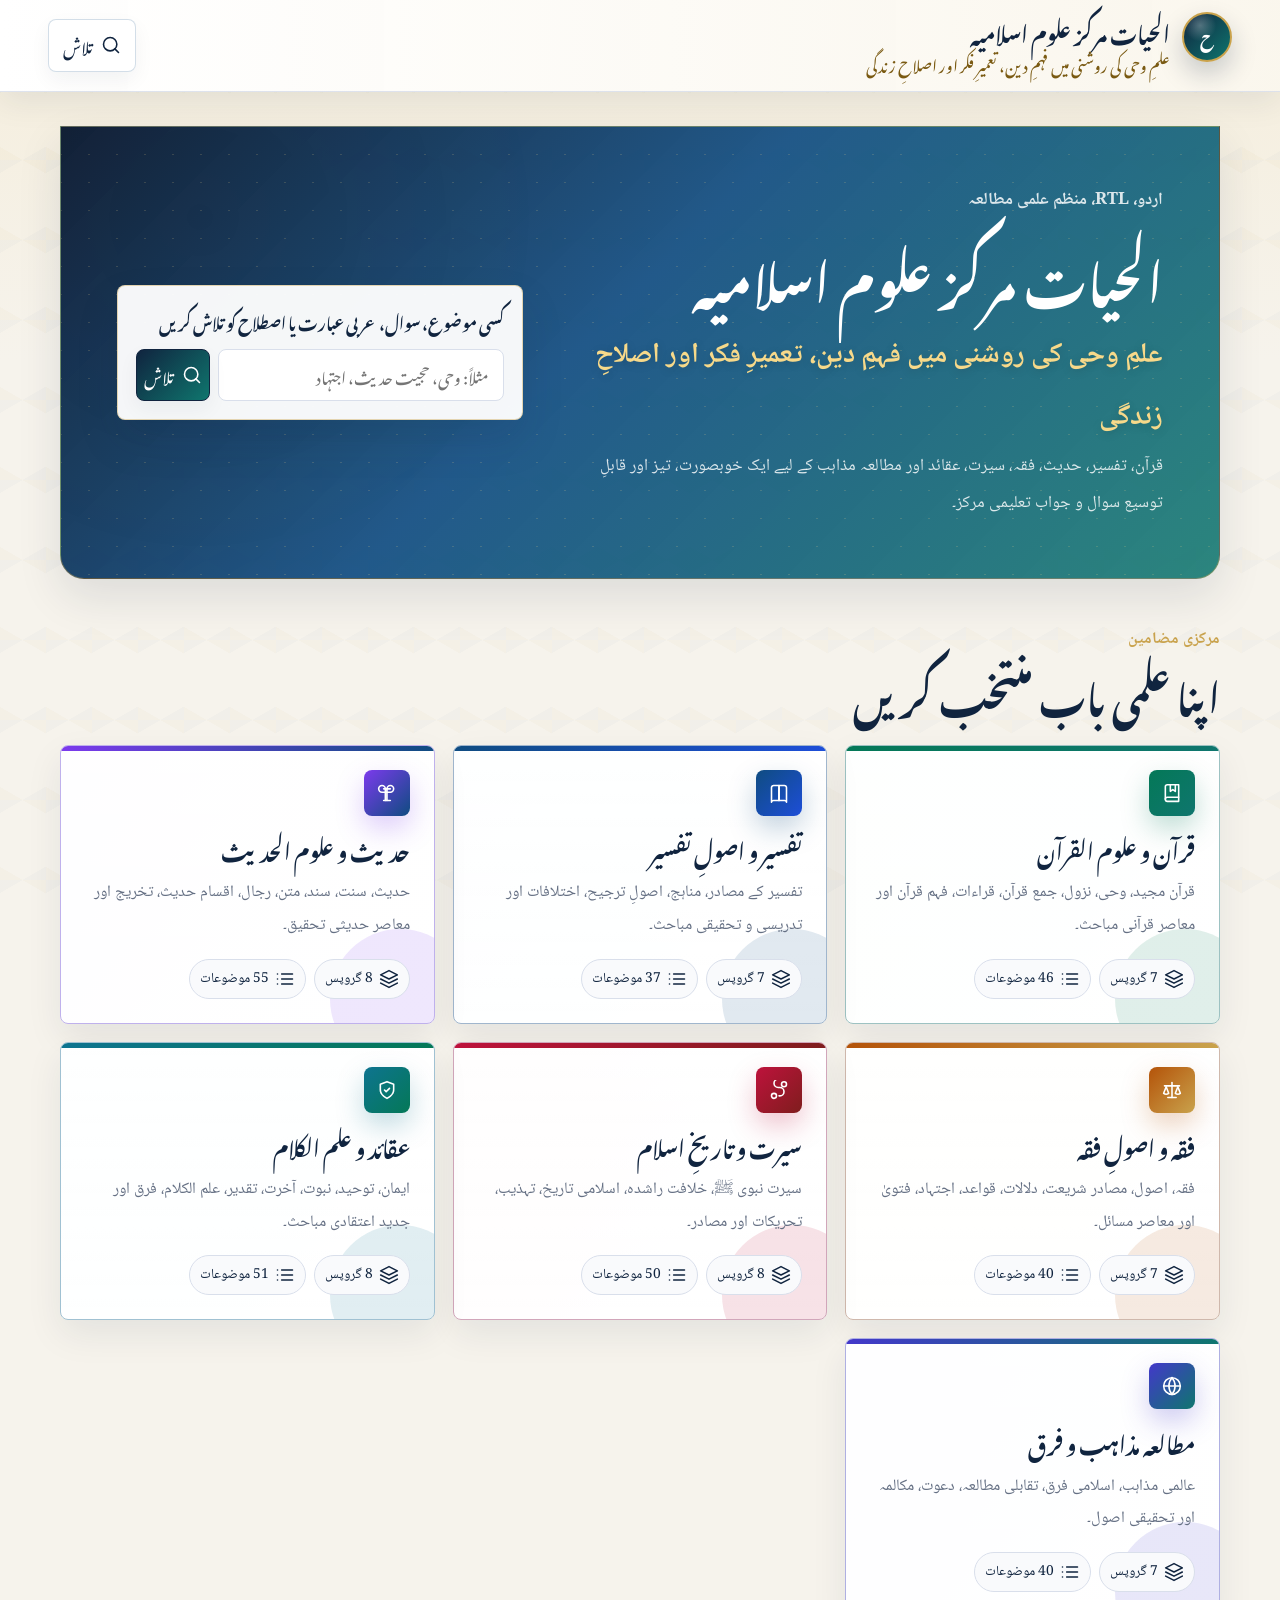
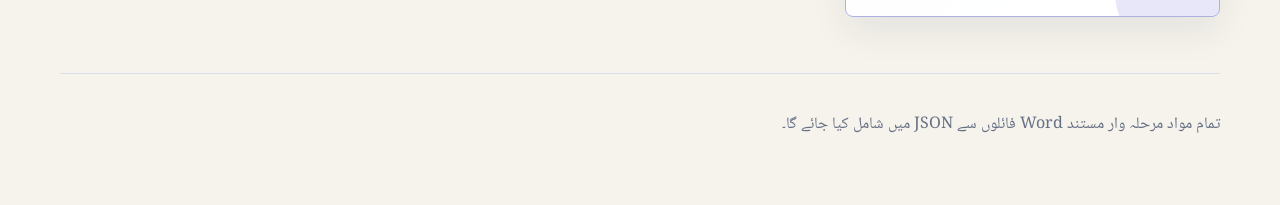
==== index.html @ b7c6f316 "Build Urdu Islamic studies Q&A website" ====
<!doctype html>
<html lang="ur" dir="rtl">
<head>
  <meta charset="utf-8">
  <meta name="viewport" content="width=device-width, initial-scale=1">
  <title>الحیات مرکز علوم اسلامیہ | سوال و جواب</title>
  <meta name="description" content="اردو RTL اسلامی علوم کا سوال و جواب تعلیمی مرکز">
  <link rel="preconnect" href="https://fonts.googleapis.com">
  <link rel="preconnect" href="https://fonts.gstatic.com" crossorigin>
  <link href="https://fonts.googleapis.com/css2?family=Amiri:wght@400;700&family=Noto+Naskh+Arabic:wght@400;500;600;700&family=Noto+Nastaliq+Urdu:wght@400;500;600;700&display=swap" rel="stylesheet">
  <link rel="stylesheet" href="assets/css/style.css">
</head>
<body data-page="home">
  <header class="site-header">
    <a class="brand" href="index.html" aria-label="صفحۂ اول">
      <span class="brand-mark" aria-hidden="true">ح</span>
      <span class="brand-copy">
        <strong>الحیات مرکز علوم اسلامیہ</strong>
        <small>علمِ وحی کی روشنی میں فہمِ دین، تعمیرِ فکر اور اصلاحِ زندگی</small>
      </span>
    </a>
    <nav class="top-actions" aria-label="بنیادی روابط">
      <a class="icon-link" href="search.html" aria-label="تلاش"><span data-icon="search"></span><span>تلاش</span></a>
    </nav>
  </header>

  <main>
    <section class="hero">
      <div class="hero-copy">
        <p class="eyebrow">اردو، RTL، منظم علمی مطالعہ</p>
        <h1>الحیات مرکز علوم اسلامیہ</h1>
        <p class="hero-tagline">علمِ وحی کی روشنی میں فہمِ دین، تعمیرِ فکر اور اصلاحِ زندگی</p>
        <p>قرآن، تفسیر، حدیث، فقہ، سیرت، عقائد اور مطالعہ مذاہب کے لیے ایک خوبصورت، تیز اور قابلِ توسیع سوال و جواب تعلیمی مرکز۔</p>
      </div>
      <form class="hero-search" action="search.html" role="search">
        <label for="home-search">کسی موضوع، سوال، عربی عبارت یا اصطلاح کو تلاش کریں</label>
        <div class="search-box">
          <input id="home-search" name="q" type="search" placeholder="مثلاً: وحی، حجیت حدیث، اجتہاد">
          <button type="submit"><span data-icon="search"></span><span>تلاش</span></button>
        </div>
      </form>
    </section>

    <section class="section-head">
      <p class="eyebrow">مرکزی مضامین</p>
      <h2>اپنا علمی باب منتخب کریں</h2>
    </section>
    <section id="subjects-grid" class="subjects-grid" aria-live="polite"></section>
  </main>

  <footer class="site-footer">
    <p>تمام مواد مرحلہ وار مستند Word فائلوں سے JSON میں شامل کیا جائے گا۔</p>
  </footer>
  <script src="assets/js/app.js"></script>
</body>
</html>
---- assets/css/style.css ----
:root {
  --navy: #10243f;
  --navy-2: #18385f;
  --gold: #c9a24c;
  --gold-soft: #f4ead1;
  --ink: #172033;
  --muted: #657084;
  --line: #d9dfeb;
  --paper: #ffffff;
  --bg: #f6f3ec;
  --success: #1d6b58;
  --shadow: 0 18px 45px rgba(16, 36, 63, 0.11);
  --radius: 8px;
  --accent: #0f4c81;
  --accent-2: #0f766e;
  --theme: #0f4c81;
  --theme-2: #0f766e;
  --theme-soft: #eef8f7;
}

@font-face {
  font-family: "Jameel Noori Nastaleeq";
  src: local("Jameel Noori Nastaleeq"), local("Jameel Noori Nastaliq"), local("Jameel Noori Nastaleeq Regular");
  font-display: swap;
}

@font-face {
  font-family: "AlHayat Arabic";
  src: local("Amiri"), local("Noto Naskh Arabic"), local("Scheherazade New");
  font-display: swap;
}

* {
  box-sizing: border-box;
}

html {
  scroll-behavior: smooth;
}

body {
  margin: 0;
  direction: rtl;
  color: var(--ink);
  background:
    linear-gradient(180deg, rgba(244, 234, 209, 0.62), rgba(246, 243, 236, 0) 360px),
    var(--bg);
  font-family: "Jameel Noori Nastaleeq", "Noto Nastaliq Urdu", "Noto Naskh Arabic", serif;
  line-height: 2.18;
}

a {
  color: inherit;
  text-decoration: none;
}

button,
input,
select {
  font: inherit;
}

.site-header {
  position: sticky;
  top: 0;
  z-index: 20;
  display: flex;
  align-items: center;
  justify-content: space-between;
  gap: 18px;
  padding: 14px clamp(16px, 4vw, 48px);
  background: rgba(255, 255, 255, 0.92);
  border-bottom: 1px solid rgba(217, 223, 235, 0.85);
  backdrop-filter: blur(16px);
}

.brand {
  display: inline-flex;
  align-items: center;
  gap: 12px;
  min-width: 0;
}

.brand-mark {
  display: grid;
  place-items: center;
  width: 42px;
  height: 42px;
  flex: 0 0 auto;
  color: white;
  background: var(--navy);
  border: 2px solid var(--gold);
  border-radius: 50%;
  font-weight: 700;
  line-height: 1;
}

.brand strong {
  display: block;
  color: var(--navy);
  font-size: 1rem;
  line-height: 1.8;
  white-space: nowrap;
}

.brand small {
  display: block;
  margin-top: -6px;
  color: var(--muted);
  font-family: "Noto Naskh Arabic", serif;
  font-size: 0.8rem;
}

.top-actions {
  display: flex;
  gap: 8px;
  align-items: center;
}

.icon-link,
button,
.button {
  display: inline-flex;
  align-items: center;
  justify-content: center;
  gap: 8px;
  min-height: 42px;
  padding: 8px 14px;
  color: var(--navy);
  background: var(--paper);
  border: 1px solid var(--line);
  border-radius: var(--radius);
  cursor: pointer;
  transition: transform 160ms ease, border-color 160ms ease, background 160ms ease;
}

.icon-link:hover,
button:hover,
.button:hover,
.subject-card:hover,
.topic-button:hover {
  transform: translateY(-1px);
  border-color: var(--gold);
}

.icon {
  width: 20px;
  height: 20px;
  stroke: currentColor;
  stroke-width: 1.9;
  fill: none;
  stroke-linecap: round;
  stroke-linejoin: round;
  flex: 0 0 auto;
}

main {
  width: min(1160px, calc(100% - 32px));
  margin: 0 auto;
  padding: 34px 0 56px;
}

.hero {
  display: grid;
  grid-template-columns: minmax(0, 1.1fr) minmax(300px, 0.75fr);
  gap: clamp(22px, 4vw, 44px);
  align-items: end;
  min-height: 380px;
  padding: clamp(28px, 5vw, 56px);
  color: white;
  background:
    linear-gradient(135deg, rgba(16, 36, 63, 0.96), rgba(24, 56, 95, 0.92)),
    radial-gradient(circle at 12% 20%, rgba(201, 162, 76, 0.28), transparent 34%);
  border: 1px solid rgba(201, 162, 76, 0.42);
  border-radius: 0 0 18px 18px;
  box-shadow: var(--shadow);
}

.hero h1,
.page-title h1 {
  margin: 8px 0 14px;
  font-size: clamp(2rem, 4vw, 4.1rem);
  line-height: 1.85;
  letter-spacing: 0;
}

.hero p,
.page-title p {
  max-width: 760px;
  margin: 0;
  color: rgba(255, 255, 255, 0.84);
  font-family: "Noto Naskh Arabic", "Noto Nastaliq Urdu", serif;
  font-size: 1.05rem;
}

.eyebrow {
  margin: 0;
  color: var(--gold);
  font-family: "Noto Naskh Arabic", serif;
  font-weight: 700;
}

.hero-search,
.search-panel {
  padding: 18px;
  color: var(--ink);
  background: rgba(255, 255, 255, 0.96);
  border: 1px solid rgba(244, 234, 209, 0.8);
  border-radius: var(--radius);
}

.hero-search label,
.search-form label {
  display: block;
  margin-bottom: 10px;
  color: var(--navy);
  font-weight: 700;
}

.search-box {
  display: flex;
  gap: 8px;
  align-items: stretch;
}

.search-box input,
.search-form select {
  width: 100%;
  min-height: 48px;
  padding: 8px 14px;
  color: var(--ink);
  background: white;
  border: 1px solid var(--line);
  border-radius: var(--radius);
  outline: none;
}

.search-box input:focus,
.search-form select:focus {
  border-color: var(--gold);
  box-shadow: 0 0 0 3px rgba(201, 162, 76, 0.16);
}

.search-box button,
.primary-button {
  color: white;
  background: var(--navy);
  border-color: var(--navy);
  white-space: nowrap;
}

.section-head {
  margin: 44px 0 18px;
}

.section-head h2,
.group-card h2 {
  margin: 0;
  color: var(--navy);
  font-size: clamp(1.6rem, 3vw, 2.4rem);
  line-height: 1.8;
}

.subjects-grid {
  display: grid;
  grid-template-columns: repeat(3, minmax(0, 1fr));
  gap: 16px;
}

.subject-card,
.group-card,
.topic-view,
.result-card {
  background: rgba(255, 255, 255, 0.96);
  border: 1px solid var(--line);
  border-radius: var(--radius);
  box-shadow: 0 10px 28px rgba(16, 36, 63, 0.06);
}

.subject-card {
  display: flex;
  flex-direction: column;
  min-height: 188px;
  padding: 22px;
}

.card-icon {
  display: grid;
  place-items: center;
  width: 46px;
  height: 46px;
  margin-bottom: 12px;
  color: var(--navy);
  background: var(--gold-soft);
  border: 1px solid rgba(201, 162, 76, 0.42);
  border-radius: var(--radius);
}

.subject-card h3 {
  margin: 0 0 8px;
  color: var(--navy);
  font-size: 1.35rem;
  line-height: 1.9;
}

.subject-card p,
.result-card p,
.topic-summary {
  margin: 0;
  color: var(--muted);
  font-family: "Noto Naskh Arabic", "Noto Nastaliq Urdu", serif;
}

.meta-row {
  display: flex;
  flex-wrap: wrap;
  gap: 8px;
  margin-top: auto;
  padding-top: 16px;
}

.pill {
  display: inline-flex;
  align-items: center;
  gap: 6px;
  padding: 4px 10px;
  color: var(--navy);
  background: #f9fafc;
  border: 1px solid var(--line);
  border-radius: 999px;
  font-family: "Noto Naskh Arabic", serif;
  font-size: 0.86rem;
}

.breadcrumbs {
  display: flex;
  flex-wrap: wrap;
  gap: 8px;
  margin-bottom: 18px;
  color: var(--muted);
  font-family: "Noto Naskh Arabic", serif;
}

.breadcrumbs a {
  color: var(--navy);
  font-weight: 700;
}

.page-title {
  margin-bottom: 22px;
  padding: clamp(24px, 4vw, 40px);
  color: white;
  background: linear-gradient(135deg, var(--navy), var(--navy-2));
  border-radius: 0 0 16px 16px;
  box-shadow: var(--shadow);
}

.page-title .card-icon {
  margin-bottom: 10px;
  color: white;
  background: rgba(201, 162, 76, 0.18);
  border-color: rgba(201, 162, 76, 0.6);
}

.groups-list {
  display: grid;
  gap: 14px;
}

.group-toggle {
  width: 100%;
  justify-content: space-between;
  padding: 18px 20px;
  text-align: right;
  background: white;
  border: 0;
}

.group-toggle span:first-child {
  display: inline-flex;
  align-items: center;
  gap: 10px;
  color: var(--navy);
  font-size: 1.25rem;
  font-weight: 700;
}

.topic-grid {
  display: grid;
  grid-template-columns: repeat(3, minmax(0, 1fr));
  gap: 10px;
  padding: 0 18px 18px;
}

.topic-button {
  display: flex;
  align-items: center;
  gap: 10px;
  min-height: 58px;
  padding: 10px 14px;
  color: var(--ink);
  background: #fbfcff;
  border: 1px solid var(--line);
  border-radius: var(--radius);
}

.topic-view {
  padding: clamp(22px, 4vw, 38px);
}

.topic-head {
  display: flex;
  align-items: start;
  gap: 14px;
  margin-bottom: 18px;
}

.topic-head h1 {
  margin: 0;
  color: var(--navy);
  font-size: clamp(1.8rem, 4vw, 3.2rem);
  line-height: 1.9;
}

.qa-list {
  display: grid;
  gap: 12px;
  margin-top: 24px;
}

.qa-item {
  border: 1px solid var(--line);
  border-radius: var(--radius);
  overflow: hidden;
}

.qa-question {
  width: 100%;
  justify-content: space-between;
  padding: 16px 18px;
  text-align: right;
  color: var(--navy);
  background: #fbfcff;
  border: 0;
  border-radius: 0;
  font-weight: 700;
}

.qa-answer {
  display: none;
  padding: 18px;
  color: var(--ink);
  background: white;
  border-top: 1px solid var(--line);
  font-family: "Noto Naskh Arabic", "Noto Nastaliq Urdu", serif;
}

.qa-item.is-open .qa-answer {
  display: block;
}

.topic-nav {
  display: flex;
  flex-wrap: wrap;
  gap: 10px;
  justify-content: space-between;
  margin-top: 28px;
  padding-top: 18px;
  border-top: 1px solid var(--line);
}

.search-form {
  display: grid;
  grid-template-columns: minmax(260px, 1fr) 220px;
  gap: 12px;
  align-items: end;
}

.search-form label {
  margin-bottom: 4px;
}

.search-summary {
  margin: 18px 0;
  color: var(--muted);
  font-family: "Noto Naskh Arabic", serif;
}

.search-results {
  display: grid;
  gap: 12px;
}

.result-card {
  padding: 18px;
}

.result-card h2 {
  margin: 8px 0;
  color: var(--navy);
  font-size: 1.35rem;
  line-height: 1.9;
}

.result-path {
  color: var(--success);
  font-family: "Noto Naskh Arabic", serif;
  font-size: 0.92rem;
}

mark {
  padding: 0 3px;
  color: var(--navy);
  background: rgba(201, 162, 76, 0.26);
  border-radius: 4px;
}

.empty-state,
.error-state {
  padding: 24px;
  color: var(--muted);
  background: white;
  border: 1px solid var(--line);
  border-radius: var(--radius);
}

.site-footer {
  width: min(1160px, calc(100% - 32px));
  margin: 0 auto 28px;
  padding: 18px 0;
  color: var(--muted);
  border-top: 1px solid var(--line);
  font-family: "Noto Naskh Arabic", serif;
}

@media (max-width: 900px) {
  .hero,
  .search-form {
    grid-template-columns: 1fr;
  }

  .subjects-grid,
  .topic-grid {
    grid-template-columns: repeat(2, minmax(0, 1fr));
  }
}

@media (max-width: 640px) {
  .site-header {
    position: static;
    align-items: flex-start;
    flex-direction: column;
  }

  .brand strong {
    white-space: normal;
  }

  .top-actions {
    width: 100%;
    justify-content: stretch;
  }

  .top-actions a {
    flex: 1;
  }

  main {
    width: min(100% - 20px, 1160px);
    padding-top: 18px;
  }

  .hero {
    min-height: auto;
    padding: 22px;
  }

  .hero h1,
  .page-title h1 {
    font-size: 1.8rem;
  }

  .subjects-grid,
  .topic-grid {
    grid-template-columns: 1fr;
  }

  .search-box {
    flex-direction: column;
  }

  .topic-nav .button {
    width: 100%;
  }
}

/* Premium full-site UI upgrade */
body::before {
  content: "";
  position: fixed;
  inset: 0;
  z-index: -1;
  pointer-events: none;
  opacity: 0.38;
  background-image:
    linear-gradient(30deg, rgba(201, 162, 76, 0.09) 12%, transparent 12.5%, transparent 87%, rgba(201, 162, 76, 0.09) 87.5%, rgba(201, 162, 76, 0.09)),
    linear-gradient(150deg, rgba(15, 76, 129, 0.06) 12%, transparent 12.5%, transparent 87%, rgba(15, 76, 129, 0.06) 87.5%, rgba(15, 76, 129, 0.06));
  background-size: 46px 80px;
}

.site-header {
  padding-block: 12px;
  background:
    linear-gradient(90deg, rgba(255, 255, 255, 0.96), rgba(250, 246, 236, 0.94)),
    rgba(255, 255, 255, 0.94);
  box-shadow: 0 10px 32px rgba(16, 36, 63, 0.08);
}

.brand {
  align-items: flex-start;
}

.brand-mark {
  width: 50px;
  height: 50px;
  background:
    radial-gradient(circle at 35% 25%, rgba(255, 255, 255, 0.28), transparent 35%),
    linear-gradient(135deg, var(--navy), #0f766e);
  box-shadow: 0 12px 26px rgba(16, 36, 63, 0.22);
}

.brand-copy strong,
.brand strong {
  color: var(--navy);
  font-size: clamp(1.05rem, 2vw, 1.38rem);
  line-height: 1.72;
}

.brand-copy small,
.brand small {
  max-width: 580px;
  margin-top: -3px;
  color: #7a5a12;
  font-family: "Jameel Noori Nastaleeq", "Noto Nastaliq Urdu", serif;
  font-size: clamp(0.82rem, 1.4vw, 1rem);
  line-height: 2;
}

.icon-link,
button,
.button {
  position: relative;
  overflow: hidden;
  border-color: rgba(15, 76, 129, 0.18);
  box-shadow: 0 8px 20px rgba(16, 36, 63, 0.05);
}

.icon-link:focus-visible,
button:focus-visible,
.button:focus-visible,
.subject-card:focus-visible,
.topic-button:focus-visible {
  outline: 3px solid rgba(201, 162, 76, 0.45);
  outline-offset: 3px;
}

.icon-link:active,
button:active,
.button:active,
.subject-card:active,
.topic-button:active {
  transform: translateY(0) scale(0.99);
}

.hero {
  position: relative;
  overflow: hidden;
  align-items: center;
  border-radius: 0 0 24px 24px;
  background:
    linear-gradient(135deg, rgba(9, 24, 48, 0.96), rgba(15, 76, 129, 0.92) 46%, rgba(15, 118, 110, 0.88)),
    radial-gradient(circle at 12% 20%, rgba(201, 162, 76, 0.28), transparent 34%);
}

.hero::before,
.page-title::before {
  content: "";
  position: absolute;
  inset: 0;
  pointer-events: none;
  opacity: 0.16;
  background-image:
    linear-gradient(45deg, currentColor 1px, transparent 1px),
    linear-gradient(-45deg, currentColor 1px, transparent 1px);
  background-size: 28px 28px;
  color: #f6d98b;
}

.hero-copy,
.hero-search,
.page-title > * {
  position: relative;
  z-index: 1;
}

.hero h1 {
  max-width: 820px;
  margin-bottom: 4px;
}

.hero-tagline {
  color: #f7d98a !important;
  font-size: clamp(1.15rem, 2.2vw, 1.8rem) !important;
  font-weight: 700;
  text-shadow: 0 2px 10px rgba(0, 0, 0, 0.18);
}

.hero-search,
.search-panel {
  border-color: rgba(201, 162, 76, 0.42);
  box-shadow: 0 20px 42px rgba(16, 36, 63, 0.13);
}

.search-box button,
.primary-button {
  background: linear-gradient(135deg, var(--navy), var(--accent-2));
}

.subjects-grid {
  gap: 18px;
}

.subject-card,
.group-card,
.topic-view,
.result-card {
  border-color: rgba(15, 76, 129, 0.14);
  box-shadow: 0 14px 36px rgba(16, 36, 63, 0.08);
}

.subject-card {
  position: relative;
  isolation: isolate;
  min-height: 220px;
  padding: 24px;
  overflow: hidden;
  border-color: color-mix(in srgb, var(--theme) 28%, var(--line));
  background:
    linear-gradient(180deg, rgba(255,255,255,0.95), rgba(255,255,255,0.9)),
    linear-gradient(135deg, var(--theme-soft), #fff);
}

.subject-card::before {
  content: "";
  position: absolute;
  inset-inline: 0;
  top: 0;
  height: 5px;
  background: linear-gradient(90deg, var(--theme), var(--theme-2));
}

.subject-card::after {
  content: "";
  position: absolute;
  inset-inline-start: -36px;
  bottom: -46px;
  width: 140px;
  height: 140px;
  z-index: -1;
  border-radius: 999px;
  background: color-mix(in srgb, var(--theme) 12%, transparent);
}

.subject-card:hover,
.group-card:hover,
.topic-button:hover,
.result-card:hover {
  box-shadow: 0 20px 46px rgba(16, 36, 63, 0.14);
}

.card-icon {
  color: white;
  background: linear-gradient(135deg, var(--theme), var(--theme-2));
  border: 0;
  box-shadow: 0 12px 28px color-mix(in srgb, var(--theme) 26%, transparent);
}

.subject-card h3,
.topic-head h1,
.section-head h2,
.group-toggle span:first-child,
.result-card h2 {
  color: var(--navy);
}

.subject-card p,
.result-card p,
.topic-summary {
  line-height: 2.05;
}

.theme-quran {
  --theme: #047857;
  --theme-2: #0f766e;
  --theme-soft: #ecfdf5;
}

.theme-tafsir {
  --theme: #0f4c81;
  --theme-2: #1d4ed8;
  --theme-soft: #eff6ff;
}

.theme-hadith {
  --theme: #7c3aed;
  --theme-2: #0f4c81;
  --theme-soft: #f5f3ff;
}

.theme-fiqh {
  --theme: #b45309;
  --theme-2: #c9a24c;
  --theme-soft: #fffbeb;
}

.theme-seerah {
  --theme: #be123c;
  --theme-2: #7f1d1d;
  --theme-soft: #fff1f2;
}

.theme-aqeedah {
  --theme: #0e7490;
  --theme-2: #047857;
  --theme-soft: #ecfeff;
}

.theme-religions-sects {
  --theme: #4338ca;
  --theme-2: #0f766e;
  --theme-soft: #eef2ff;
}

.page-title {
  position: relative;
  overflow: hidden;
  border: 1px solid color-mix(in srgb, var(--theme) 36%, transparent);
  border-radius: 0 0 24px 24px;
  background:
    linear-gradient(135deg, color-mix(in srgb, var(--theme) 82%, #091830), color-mix(in srgb, var(--theme-2) 82%, #10243f)),
    var(--navy);
}

.page-title .card-icon {
  background: rgba(255, 255, 255, 0.14);
  border: 1px solid rgba(255, 255, 255, 0.26);
}

.group-card {
  overflow: hidden;
}

.group-toggle {
  background:
    linear-gradient(90deg, color-mix(in srgb, var(--theme-soft) 72%, #fff), #fff);
  border-inline-start: 5px solid var(--theme);
}

.group-toggle .pill {
  background: white;
}

.topic-grid {
  padding-top: 16px;
  background: linear-gradient(180deg, rgba(255,255,255,0.52), rgba(255,255,255,0));
}

.topic-button {
  min-height: 64px;
  border-color: color-mix(in srgb, var(--theme) 18%, var(--line));
  background:
    linear-gradient(135deg, rgba(255,255,255,0.96), rgba(255,255,255,0.9)),
    linear-gradient(90deg, color-mix(in srgb, var(--theme) 12%, transparent), transparent);
}

.topic-button .icon {
  color: var(--theme);
}

.topic-view {
  border-top: 5px solid var(--theme);
}

.qa-item {
  border-color: rgba(15, 76, 129, 0.14);
  box-shadow: 0 8px 22px rgba(16, 36, 63, 0.05);
}

.qa-question {
  min-height: 74px;
  color: var(--navy);
  background:
    linear-gradient(90deg, color-mix(in srgb, var(--theme-soft) 78%, #fff), #fff);
}

.qa-answer {
  padding: clamp(18px, 3vw, 30px);
  font-size: 1.05rem;
  line-height: 2.25;
}

.answer-paragraph {
  margin: 0 0 14px;
}

.answer-paragraph:last-child {
  margin-bottom: 0;
}

.arabic-text,
[lang="ar"] {
  direction: rtl;
  font-family: "AlHayat Arabic", "Amiri", "Noto Naskh Arabic", serif;
  font-weight: 700;
  color: #0f766e;
  line-height: 2.05;
}

.arabic-quote {
  display: inline;
  padding: 0 0.22em;
  color: #1d4ed8;
  font-family: "AlHayat Arabic", "Amiri", "Noto Naskh Arabic", serif;
  font-weight: 700;
}

.arabic-block {
  display: block;
  margin: 16px 0;
  padding: 14px 18px;
  color: #0f4c81;
  background: linear-gradient(135deg, #eff6ff, #ecfdf5);
  border: 1px solid rgba(15, 76, 129, 0.16);
  border-inline-start: 5px solid #0f766e;
  border-radius: var(--radius);
  box-shadow: 0 10px 24px rgba(15, 76, 129, 0.08);
}

.topic-nav .button {
  border-color: color-mix(in srgb, var(--theme) 18%, var(--line));
}

.breadcrumbs {
  padding: 8px 0;
}

.breadcrumbs a:hover {
  color: var(--theme);
}

.result-path {
  color: var(--theme);
}

@supports not (color: color-mix(in srgb, #000 50%, #fff)) {
  .subject-card,
  .topic-button,
  .topic-nav .button {
    border-color: var(--line);
  }

  .subject-card::after {
    background: rgba(15, 76, 129, 0.08);
  }
}

@media (prefers-reduced-motion: reduce) {
  html {
    scroll-behavior: auto;
  }

  *,
  *::before,
  *::after {
    transition-duration: 0.01ms !important;
    animation-duration: 0.01ms !important;
    animation-iteration-count: 1 !important;
  }
}

@media (max-width: 640px) {
  .brand {
    align-items: center;
  }

  .brand-copy small,
  .brand small {
    max-width: none;
  }

  .hero-tagline {
    font-size: 1.12rem !important;
  }

  .qa-question {
    align-items: flex-start;
    flex-direction: column;
  }
}
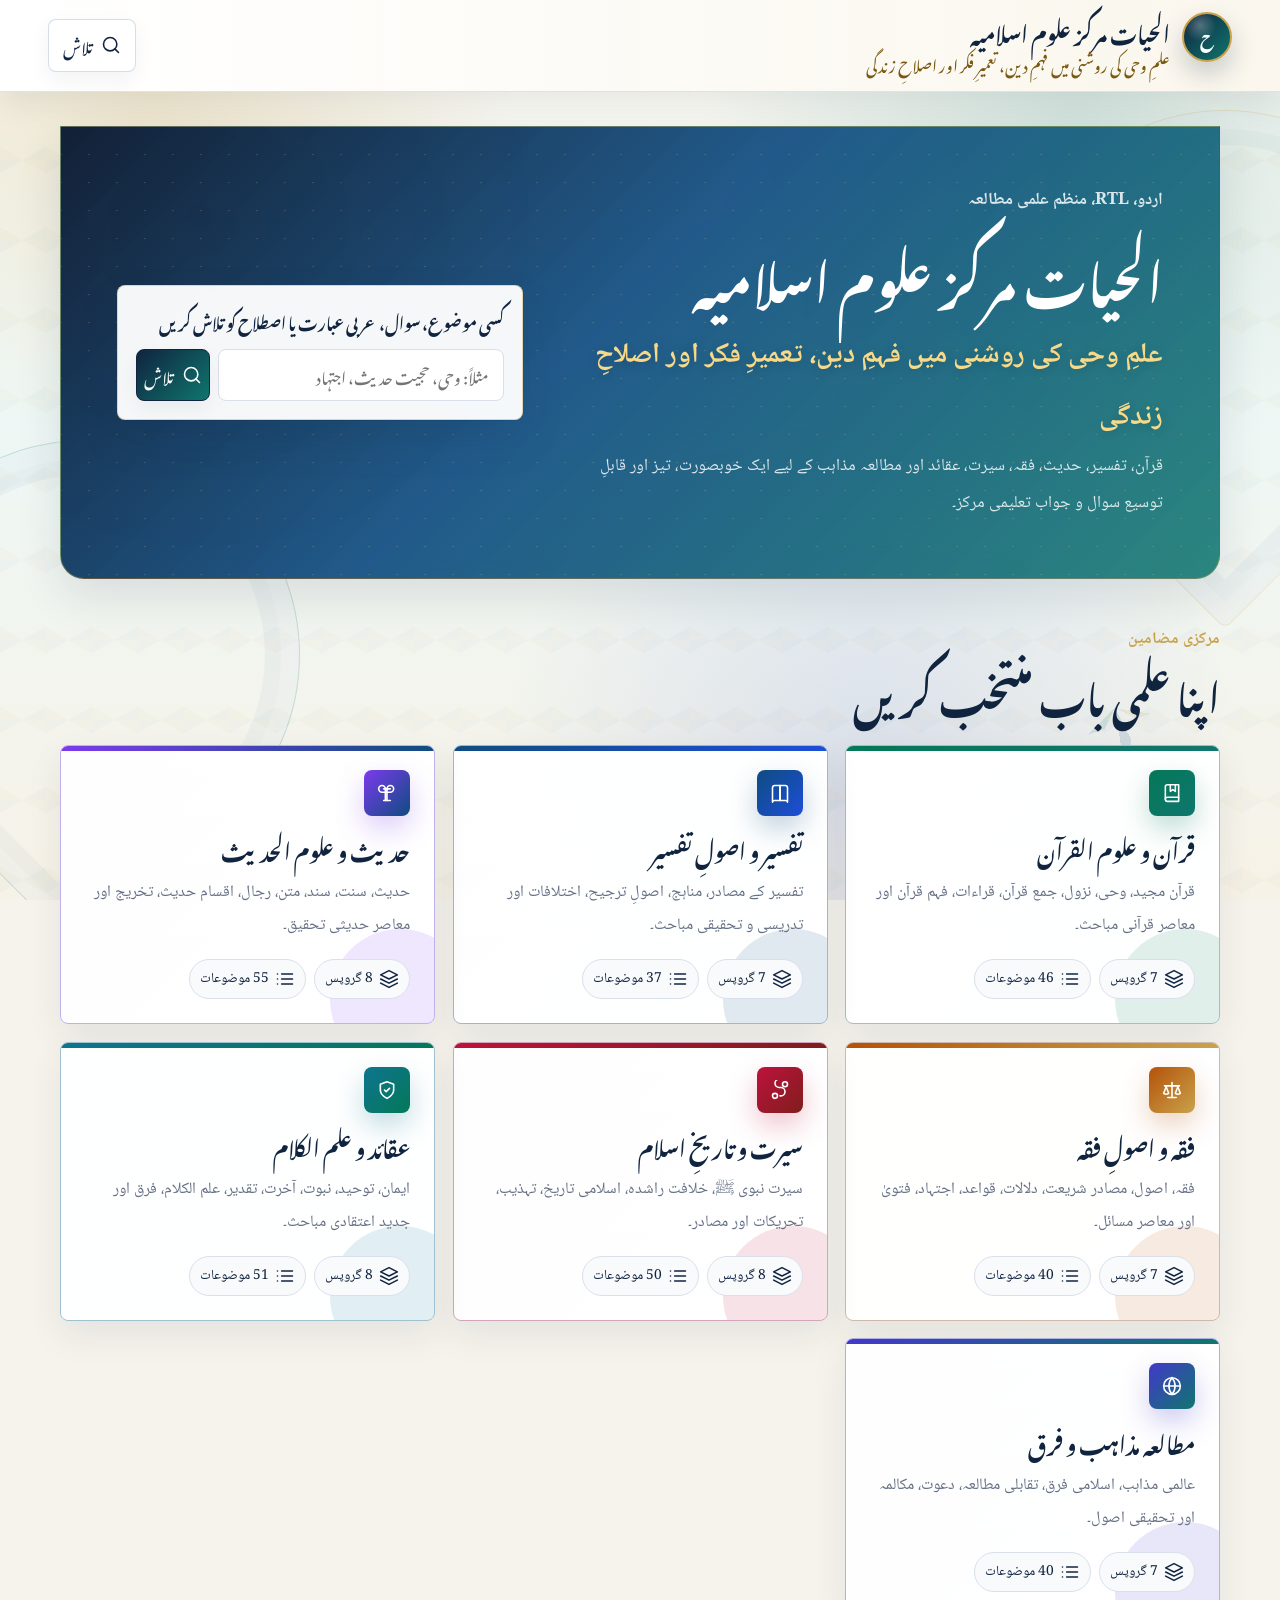
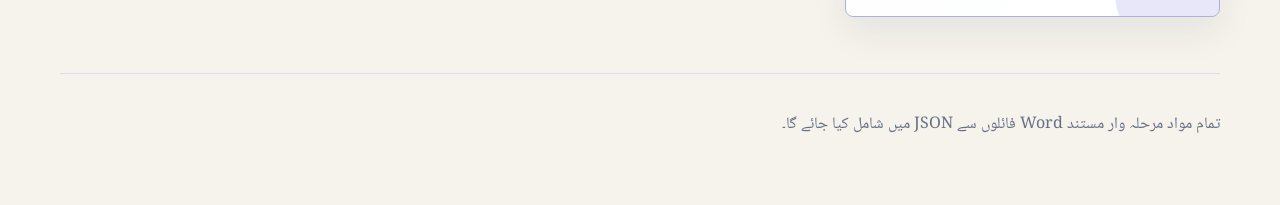
==== commit c35a2e3d: "Enhance website visuals and interactions" ====
--- a/index.html
+++ b/index.html
@@ -11,6 +11,13 @@
   <link rel="stylesheet" href="assets/css/style.css">
 </head>
 <body data-page="home">
+  <div class="scroll-progress" aria-hidden="true"></div>
+  <div class="thematic-bg" aria-hidden="true">
+    <span class="bg-arch arch-one"></span>
+    <span class="bg-arch arch-two"></span>
+    <span class="bg-star star-one"></span>
+    <span class="bg-star star-two"></span>
+  </div>
   <header class="site-header">
     <a class="brand" href="index.html" aria-label="صفحۂ اول">
       <span class="brand-mark" aria-hidden="true">ح</span>
--- a/assets/css/style.css
+++ b/assets/css/style.css
@@ -16,6 +16,7 @@
   --theme: #0f4c81;
   --theme-2: #0f766e;
   --theme-soft: #eef8f7;
+  --surface-glass: rgba(255, 255, 255, 0.82);
 }
 
 @font-face {
@@ -47,6 +48,75 @@
     var(--bg);
   font-family: "Jameel Noori Nastaleeq", "Noto Nastaliq Urdu", "Noto Naskh Arabic", serif;
   line-height: 2.18;
+}
+
+.thematic-bg {
+  position: fixed;
+  inset: 0;
+  z-index: -2;
+  overflow: hidden;
+  pointer-events: none;
+  background:
+    radial-gradient(circle at 12% 10%, rgba(201, 162, 76, 0.22), transparent 26%),
+    radial-gradient(circle at 84% 12%, rgba(15, 118, 110, 0.16), transparent 28%),
+    radial-gradient(circle at 68% 86%, rgba(29, 78, 216, 0.12), transparent 32%),
+    linear-gradient(180deg, #fbf8f0 0%, #eef7f5 48%, #f7f2e7 100%);
+}
+
+.scroll-progress {
+  position: fixed;
+  top: 0;
+  inset-inline-start: 0;
+  z-index: 50;
+  width: var(--scroll-progress, 0%);
+  height: 4px;
+  pointer-events: none;
+  background: linear-gradient(90deg, var(--gold), var(--theme), var(--theme-2));
+  box-shadow: 0 0 18px rgba(201, 162, 76, 0.55);
+}
+
+.bg-arch {
+  position: absolute;
+  width: min(42vw, 430px);
+  aspect-ratio: 1;
+  border: 1px solid rgba(201, 162, 76, 0.22);
+  border-radius: 50% 50% 8px 8px;
+  transform: rotate(45deg);
+  box-shadow:
+    inset 0 0 0 18px rgba(255, 255, 255, 0.16),
+    inset 0 0 0 34px rgba(15, 76, 129, 0.04);
+}
+
+.arch-one {
+  top: 110px;
+  inset-inline-start: -160px;
+}
+
+.arch-two {
+  right: auto;
+  bottom: 30px;
+  inset-inline-end: -130px;
+  border-color: rgba(15, 118, 110, 0.2);
+}
+
+.bg-star {
+  position: absolute;
+  width: 150px;
+  aspect-ratio: 1;
+  opacity: 0.16;
+  background: conic-gradient(from 45deg, transparent 0 10%, rgba(201, 162, 76, 0.9) 10% 15%, transparent 15% 25%, rgba(15, 76, 129, 0.85) 25% 30%, transparent 30% 40%, rgba(15, 118, 110, 0.85) 40% 45%, transparent 45% 100%);
+  clip-path: polygon(50% 0, 61% 35%, 98% 35%, 68% 56%, 79% 91%, 50% 70%, 21% 91%, 32% 56%, 2% 35%, 39% 35%);
+}
+
+.star-one {
+  top: 30%;
+  inset-inline-end: 8%;
+}
+
+.star-two {
+  bottom: 13%;
+  inset-inline-start: 7%;
+  transform: scale(0.7) rotate(18deg);
 }
 
 a {
@@ -131,7 +201,7 @@
   border: 1px solid var(--line);
   border-radius: var(--radius);
   cursor: pointer;
-  transition: transform 160ms ease, border-color 160ms ease, background 160ms ease;
+  transition: transform 180ms ease, border-color 180ms ease, background 180ms ease, box-shadow 180ms ease;
 }
 
 .icon-link:hover,
@@ -158,6 +228,18 @@
   width: min(1160px, calc(100% - 32px));
   margin: 0 auto;
   padding: 34px 0 56px;
+}
+
+.site-header,
+.hero,
+.page-title,
+.subject-card,
+.group-card,
+.topic-view,
+.result-card,
+.hero-search,
+.search-panel {
+  backdrop-filter: blur(18px);
 }
 
 .hero {
@@ -301,6 +383,13 @@
   color: var(--navy);
   font-size: 1.35rem;
   line-height: 1.9;
+}
+
+.subject-card h3,
+.group-toggle span:first-child,
+.topic-button span,
+.qa-question > span:first-child {
+  text-wrap: balance;
 }
 
 .subject-card p,
@@ -728,6 +817,7 @@
 
 .subjects-grid {
   gap: 18px;
+  perspective: 1200px;
 }
 
 .subject-card,
@@ -748,6 +838,8 @@
   background:
     linear-gradient(180deg, rgba(255,255,255,0.95), rgba(255,255,255,0.9)),
     linear-gradient(135deg, var(--theme-soft), #fff);
+  transform-style: preserve-3d;
+  will-change: transform;
 }
 
 .subject-card::before {
@@ -771,6 +863,25 @@
   background: color-mix(in srgb, var(--theme) 12%, transparent);
 }
 
+.subject-card .card-icon,
+.topic-head .card-icon {
+  transition: transform 220ms ease, box-shadow 220ms ease;
+  transform: translateZ(14px);
+}
+
+.subject-card:hover {
+  transform: translateY(-5px);
+}
+
+.subject-card:hover::before {
+  height: 7px;
+}
+
+.subject-card:hover .card-icon,
+.topic-head:hover .card-icon {
+  transform: translateY(-3px) rotate(-2deg) scale(1.04);
+}
+
 .subject-card:hover,
 .group-card:hover,
 .topic-button:hover,
@@ -793,6 +904,12 @@
   color: var(--navy);
 }
 
+.subject-card h3,
+.subject-card p,
+.subject-card .meta-row {
+  transform: translateZ(8px);
+}
+
 .subject-card p,
 .result-card p,
 .topic-summary {
@@ -864,6 +981,51 @@
   background:
     linear-gradient(90deg, color-mix(in srgb, var(--theme-soft) 72%, #fff), #fff);
   border-inline-start: 5px solid var(--theme);
+  transition: background 180ms ease, transform 180ms ease;
+}
+
+.group-toggle::after,
+.topic-button::after,
+.icon-link::after,
+.button::after {
+  content: "";
+  position: absolute;
+  inset: 0;
+  opacity: 0;
+  background: linear-gradient(110deg, transparent 0%, rgba(255,255,255,0.52) 45%, transparent 70%);
+  transform: translateX(45%);
+  transition: opacity 180ms ease, transform 360ms ease;
+}
+
+.group-toggle:hover::after,
+.topic-button:hover::after,
+.icon-link:hover::after,
+.button:hover::after {
+  opacity: 1;
+  transform: translateX(-45%);
+}
+
+.group-toggle > *,
+.topic-button > *,
+.icon-link > *,
+.button > * {
+  position: relative;
+  z-index: 1;
+}
+
+.group-toggle[aria-expanded="true"] {
+  background:
+    linear-gradient(90deg, color-mix(in srgb, var(--theme-soft) 86%, #fff), #fff);
+  box-shadow: inset 0 -1px 0 rgba(15, 76, 129, 0.08);
+}
+
+.group-toggle[aria-expanded="true"] .pill .icon,
+.qa-question[aria-expanded="true"] .pill .icon {
+  transform: rotate(-90deg);
+}
+
+.pill .icon {
+  transition: transform 180ms ease;
 }
 
 .group-toggle .pill {
@@ -875,16 +1037,28 @@
   background: linear-gradient(180deg, rgba(255,255,255,0.52), rgba(255,255,255,0));
 }
 
+.topic-grid:not([hidden]) {
+  animation: revealPanel 220ms ease both;
+}
+
 .topic-button {
   min-height: 64px;
   border-color: color-mix(in srgb, var(--theme) 18%, var(--line));
   background:
     linear-gradient(135deg, rgba(255,255,255,0.96), rgba(255,255,255,0.9)),
     linear-gradient(90deg, color-mix(in srgb, var(--theme) 12%, transparent), transparent);
+  box-shadow: 0 8px 20px rgba(16, 36, 63, 0.04);
 }
 
 .topic-button .icon {
   color: var(--theme);
+}
+
+.topic-button:hover {
+  transform: translateY(-3px) scale(1.01);
+  background:
+    linear-gradient(135deg, rgba(255,255,255,0.98), color-mix(in srgb, var(--theme-soft) 62%, #fff)),
+    linear-gradient(90deg, color-mix(in srgb, var(--theme) 16%, transparent), transparent);
 }
 
 .topic-view {
@@ -896,17 +1070,51 @@
   box-shadow: 0 8px 22px rgba(16, 36, 63, 0.05);
 }
 
+.qa-item.is-open {
+  border-color: color-mix(in srgb, var(--theme) 32%, var(--line));
+  box-shadow: 0 16px 36px rgba(16, 36, 63, 0.1);
+}
+
 .qa-question {
   min-height: 74px;
   color: var(--navy);
   background:
     linear-gradient(90deg, color-mix(in srgb, var(--theme-soft) 78%, #fff), #fff);
+}
+
+.qa-question:hover {
+  background:
+    linear-gradient(90deg, color-mix(in srgb, var(--theme-soft) 92%, #fff), #fff);
 }
 
 .qa-answer {
   padding: clamp(18px, 3vw, 30px);
   font-size: 1.05rem;
   line-height: 2.25;
+}
+
+.qa-item.is-open .qa-answer {
+  animation: revealPanel 220ms ease both;
+}
+
+.topic-stats {
+  display: flex;
+  flex-wrap: wrap;
+  gap: 10px;
+  margin-top: 18px;
+}
+
+.stat-chip {
+  display: inline-flex;
+  align-items: center;
+  gap: 8px;
+  padding: 7px 12px;
+  color: var(--navy);
+  background: color-mix(in srgb, var(--theme-soft) 80%, #fff);
+  border: 1px solid color-mix(in srgb, var(--theme) 18%, var(--line));
+  border-radius: 999px;
+  font-family: "Noto Naskh Arabic", serif;
+  font-size: 0.92rem;
 }
 
 .answer-paragraph {
@@ -946,6 +1154,17 @@
   box-shadow: 0 10px 24px rgba(15, 76, 129, 0.08);
 }
 
+@keyframes revealPanel {
+  from {
+    opacity: 0;
+    transform: translateY(-6px);
+  }
+  to {
+    opacity: 1;
+    transform: translateY(0);
+  }
+}
+
 .topic-nav .button {
   border-color: color-mix(in srgb, var(--theme) 18%, var(--line));
 }
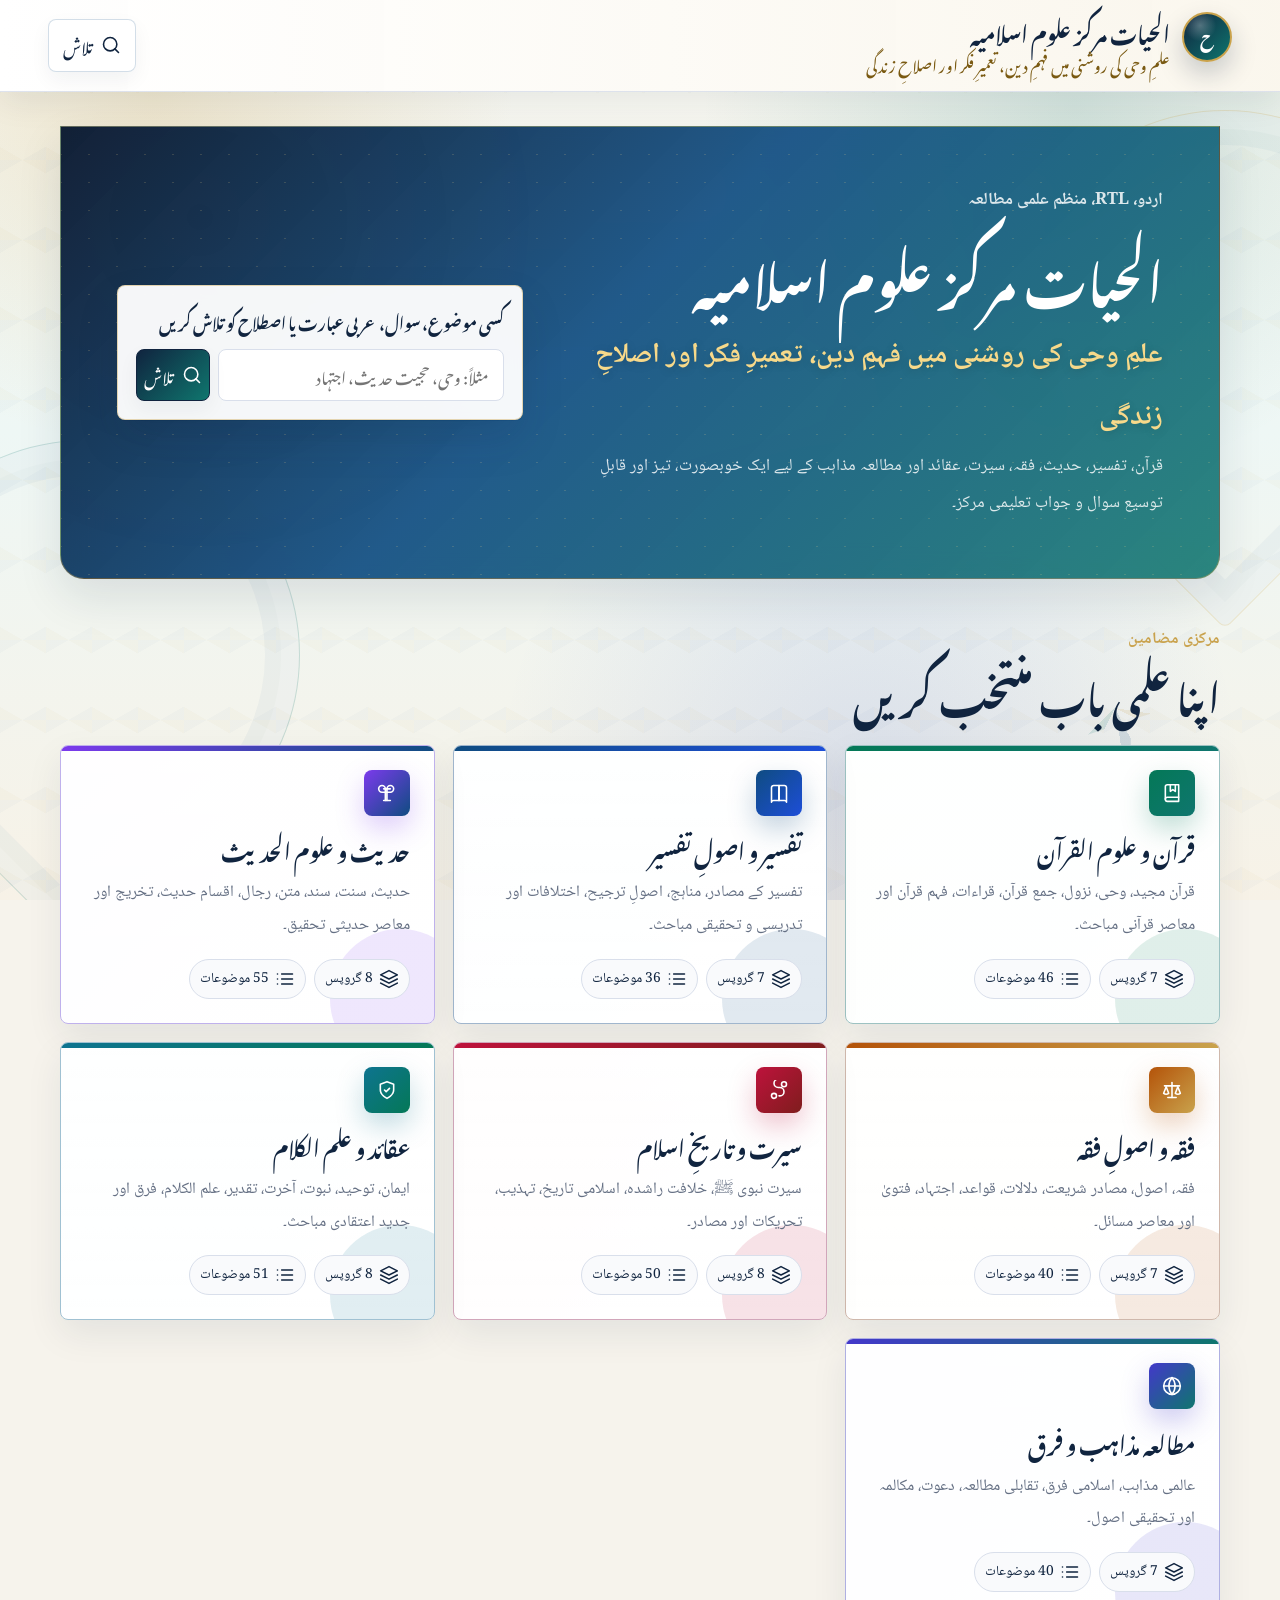
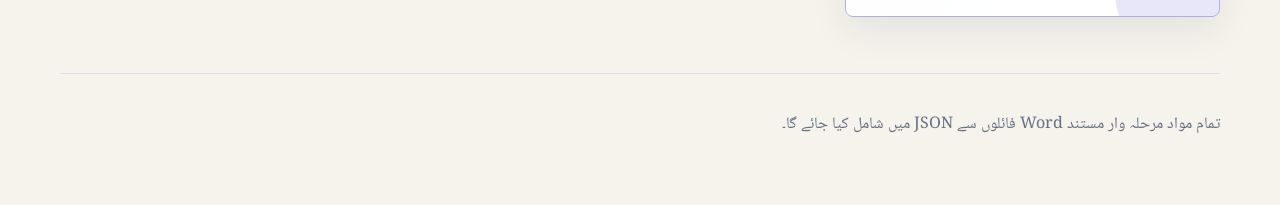
==== commit f2fb01f2: "Add Hadith historical development Q&A topics" ====
--- a/index.html
+++ b/index.html
@@ -58,6 +58,6 @@
   <footer class="site-footer">
     <p>تمام مواد مرحلہ وار مستند Word فائلوں سے JSON میں شامل کیا جائے گا۔</p>
   </footer>
-  <script src="assets/js/app.js"></script>
+  <script src="assets/js/app.js?v=hadith-history-20260704"></script>
 </body>
 </html>
--- a/assets/css/style.css
+++ b/assets/css/style.css
@@ -209,7 +209,6 @@
 .button:hover,
 .subject-card:hover,
 .topic-button:hover {
-  transform: translateY(-1px);
   border-color: var(--gold);
 }
 
@@ -817,7 +816,6 @@
 
 .subjects-grid {
   gap: 18px;
-  perspective: 1200px;
 }
 
 .subject-card,
@@ -838,8 +836,6 @@
   background:
     linear-gradient(180deg, rgba(255,255,255,0.95), rgba(255,255,255,0.9)),
     linear-gradient(135deg, var(--theme-soft), #fff);
-  transform-style: preserve-3d;
-  will-change: transform;
 }
 
 .subject-card::before {
@@ -866,11 +862,10 @@
 .subject-card .card-icon,
 .topic-head .card-icon {
   transition: transform 220ms ease, box-shadow 220ms ease;
-  transform: translateZ(14px);
 }
 
 .subject-card:hover {
-  transform: translateY(-5px);
+  border-color: color-mix(in srgb, var(--theme) 42%, var(--gold));
 }
 
 .subject-card:hover::before {
@@ -907,7 +902,8 @@
 .subject-card h3,
 .subject-card p,
 .subject-card .meta-row {
-  transform: translateZ(8px);
+  position: relative;
+  z-index: 1;
 }
 
 .subject-card p,
@@ -991,6 +987,7 @@
   content: "";
   position: absolute;
   inset: 0;
+  pointer-events: none;
   opacity: 0;
   background: linear-gradient(110deg, transparent 0%, rgba(255,255,255,0.52) 45%, transparent 70%);
   transform: translateX(45%);
@@ -1055,7 +1052,6 @@
 }
 
 .topic-button:hover {
-  transform: translateY(-3px) scale(1.01);
   background:
     linear-gradient(135deg, rgba(255,255,255,0.98), color-mix(in srgb, var(--theme-soft) 62%, #fff)),
     linear-gradient(90deg, color-mix(in srgb, var(--theme) 16%, transparent), transparent);
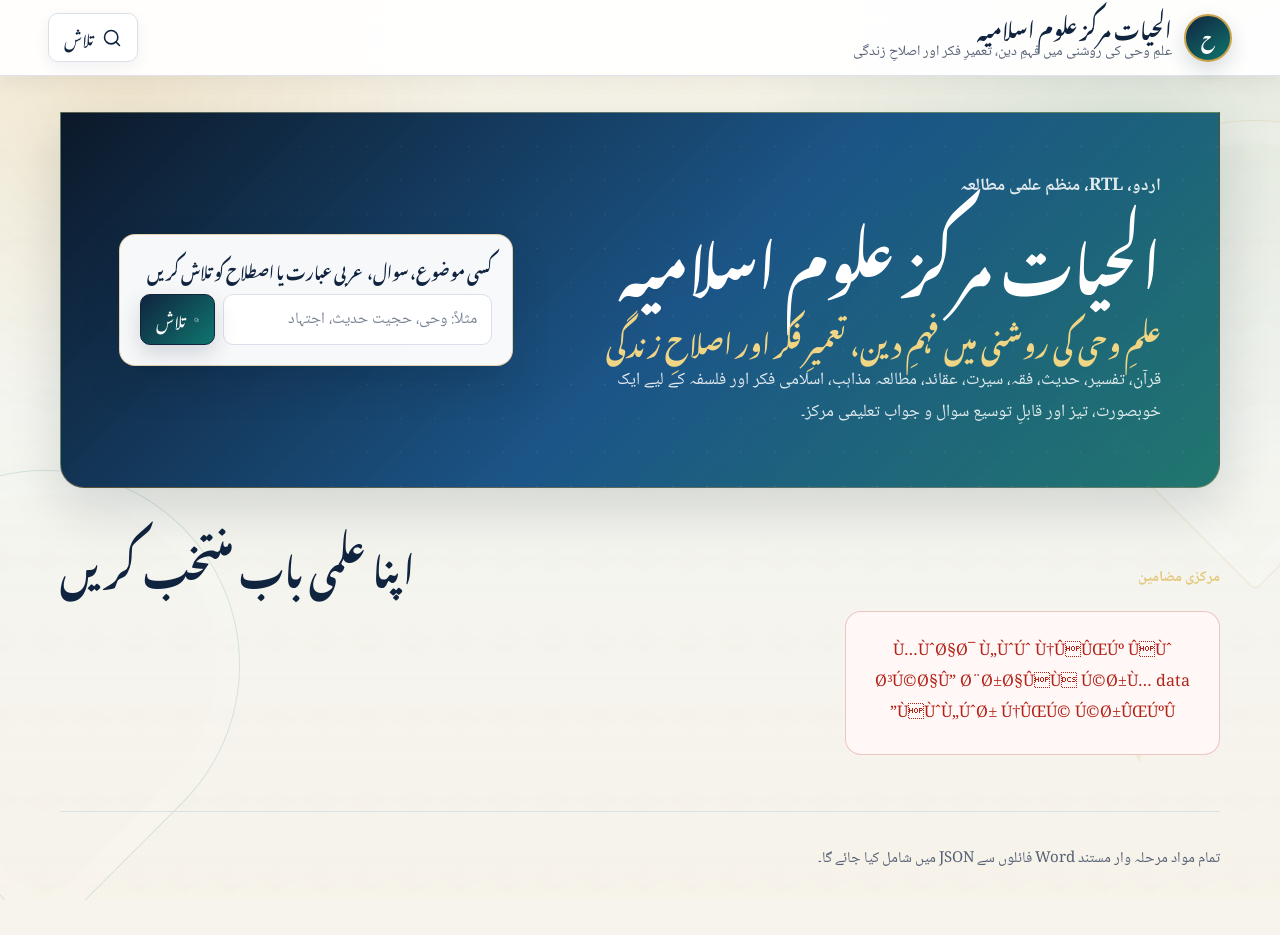
==== commit 3cd2c4ef: "Add files via upload" ====
--- a/index.html
+++ b/index.html
@@ -8,7 +8,7 @@
   <link rel="preconnect" href="https://fonts.googleapis.com">
   <link rel="preconnect" href="https://fonts.gstatic.com" crossorigin>
   <link href="https://fonts.googleapis.com/css2?family=Amiri:wght@400;700&family=Noto+Naskh+Arabic:wght@400;500;600;700&family=Noto+Nastaliq+Urdu:wght@400;500;600;700&display=swap" rel="stylesheet">
-  <link rel="stylesheet" href="assets/css/style.css">
+  <link rel="stylesheet" href="assets/css/style.css?v=islamic-thought-20260823">
 </head>
 <body data-page="home">
   <div class="scroll-progress" aria-hidden="true"></div>
@@ -37,7 +37,7 @@
         <p class="eyebrow">اردو، RTL، منظم علمی مطالعہ</p>
         <h1>الحیات مرکز علوم اسلامیہ</h1>
         <p class="hero-tagline">علمِ وحی کی روشنی میں فہمِ دین، تعمیرِ فکر اور اصلاحِ زندگی</p>
-        <p>قرآن، تفسیر، حدیث، فقہ، سیرت، عقائد اور مطالعہ مذاہب کے لیے ایک خوبصورت، تیز اور قابلِ توسیع سوال و جواب تعلیمی مرکز۔</p>
+        <p>قرآن، تفسیر، حدیث، فقہ، سیرت، عقائد، مطالعہ مذاہب، اسلامی فکر اور فلسفہ کے لیے ایک خوبصورت، تیز اور قابلِ توسیع سوال و جواب تعلیمی مرکز۔</p>
       </div>
       <form class="hero-search" action="search.html" role="search">
         <label for="home-search">کسی موضوع، سوال، عربی عبارت یا اصطلاح کو تلاش کریں</label>
@@ -58,6 +58,6 @@
   <footer class="site-footer">
     <p>تمام مواد مرحلہ وار مستند Word فائلوں سے JSON میں شامل کیا جائے گا۔</p>
   </footer>
-  <script src="assets/js/app.js?v=hadith-history-20260704"></script>
+  <script src="assets/js/app.js?v=islamic-thought-20260823"></script>
 </body>
 </html>
--- a/assets/css/style.css
+++ b/assets/css/style.css
@@ -1,53 +1,188 @@
+/*
+ * Islamic Studies Knowledge Portal
+ * Production stylesheet â€” RTL-first, responsive and accessible
+ */
+
 :root {
+  color-scheme: light;
+
   --navy: #10243f;
   --navy-2: #18385f;
+  --navy-deep: #071426;
   --gold: #c9a24c;
+  --gold-dark: #ad8330;
   --gold-soft: #f4ead1;
   --ink: #172033;
-  --muted: #657084;
+  --muted: #566176;
   --line: #d9dfeb;
+  --line-soft: #e8ecf3;
   --paper: #ffffff;
-  --bg: #f6f3ec;
-  --success: #1d6b58;
-  --shadow: 0 18px 45px rgba(16, 36, 63, 0.11);
-  --radius: 8px;
+  --surface: #fbfcfe;
+  --bg: #f7f4ed;
+  --success: #17624f;
+  --danger: #b42318;
   --accent: #0f4c81;
   --accent-2: #0f766e;
+
   --theme: #0f4c81;
   --theme-2: #0f766e;
-  --theme-soft: #eef8f7;
-  --surface-glass: rgba(255, 255, 255, 0.82);
+  --theme-soft: #eef7f6;
+
+  --font-urdu: "Jameel Noori Nastaleeq", "Noto Nastaliq Urdu",
+    "Noto Naskh Arabic", serif;
+  --font-reading: "Noto Naskh Arabic", "Noto Nastaliq Urdu",
+    "Jameel Noori Nastaleeq", serif;
+  --font-arabic: "Amiri", "Noto Naskh Arabic", "Scheherazade New", serif;
+  --font-ui: system-ui, -apple-system, BlinkMacSystemFont, "Segoe UI", sans-serif;
+
+  --container: 1160px;
+  --reading-width: 74ch;
+  --header-height: 76px;
+
+  --space-1: 0.25rem;
+  --space-2: 0.5rem;
+  --space-3: 0.75rem;
+  --space-4: 1rem;
+  --space-5: 1.25rem;
+  --space-6: 1.5rem;
+  --space-8: 2rem;
+  --space-10: 2.5rem;
+  --space-12: 3rem;
+
+  --radius-sm: 6px;
+  --radius: 10px;
+  --radius-lg: 16px;
+  --radius-xl: 24px;
+  --shadow-sm: 0 5px 16px rgba(16, 36, 63, 0.06);
+  --shadow-md: 0 14px 34px rgba(16, 36, 63, 0.09);
+  --shadow-lg: 0 22px 54px rgba(7, 20, 38, 0.14);
+  --focus-ring: 0 0 0 3px rgba(201, 162, 76, 0.32);
+
+  --ease: cubic-bezier(0.2, 0, 0, 1);
+  --fast: 150ms;
+  --normal: 220ms;
 }
 
 @font-face {
   font-family: "Jameel Noori Nastaleeq";
-  src: local("Jameel Noori Nastaleeq"), local("Jameel Noori Nastaliq"), local("Jameel Noori Nastaleeq Regular");
+  src: local("Jameel Noori Nastaleeq"),
+    local("Jameel Noori Nastaliq"),
+    local("Jameel Noori Nastaleeq Regular");
   font-display: swap;
 }
 
-@font-face {
-  font-family: "AlHayat Arabic";
-  src: local("Amiri"), local("Noto Naskh Arabic"), local("Scheherazade New");
-  font-display: swap;
-}
-
-* {
+*,
+*::before,
+*::after {
   box-sizing: border-box;
 }
 
 html {
+  min-width: 320px;
   scroll-behavior: smooth;
+  scroll-padding-top: calc(var(--header-height) + 1rem);
+  text-size-adjust: 100%;
 }
 
 body {
+  min-height: 100vh;
   margin: 0;
   direction: rtl;
   color: var(--ink);
   background:
-    linear-gradient(180deg, rgba(244, 234, 209, 0.62), rgba(246, 243, 236, 0) 360px),
+    linear-gradient(180deg, rgba(244, 234, 209, 0.58), transparent 340px),
     var(--bg);
-  font-family: "Jameel Noori Nastaleeq", "Noto Nastaliq Urdu", "Noto Naskh Arabic", serif;
-  line-height: 2.18;
+  font-family: var(--font-urdu);
+  font-size: 1rem;
+  line-height: 1.95;
+  text-rendering: optimizeLegibility;
+  -webkit-font-smoothing: antialiased;
+}
+
+body::before {
+  content: "";
+  position: fixed;
+  inset: 0;
+  z-index: -3;
+  pointer-events: none;
+  opacity: 0.22;
+  background-image:
+    linear-gradient(30deg, rgba(201, 162, 76, 0.08) 12%, transparent 12.5%, transparent 87%, rgba(201, 162, 76, 0.08) 87.5%),
+    linear-gradient(150deg, rgba(15, 76, 129, 0.045) 12%, transparent 12.5%, transparent 87%, rgba(15, 76, 129, 0.045) 87.5%);
+  background-size: 46px 80px;
+}
+
+img,
+svg,
+video,
+canvas {
+  display: block;
+  max-width: 100%;
+}
+
+button,
+input,
+select,
+textarea {
+  margin: 0;
+  color: inherit;
+  font: inherit;
+}
+
+button:disabled,
+input:disabled,
+select:disabled,
+textarea:disabled {
+  cursor: not-allowed;
+  opacity: 0.58;
+}
+
+[hidden] {
+  display: none !important;
+}
+
+[dir="ltr"],
+.ltr {
+  direction: ltr;
+  font-family: var(--font-ui);
+}
+
+::selection {
+  color: var(--navy-deep);
+  background: #ead8aa;
+}
+
+h1,
+h2,
+h3,
+p {
+  overflow-wrap: anywhere;
+}
+
+h1,
+h2,
+h3 {
+  text-wrap: balance;
+}
+
+a {
+  color: inherit;
+  text-decoration-thickness: 0.08em;
+  text-underline-offset: 0.18em;
+}
+
+a:not([class]) {
+  color: var(--accent);
+  font-weight: 700;
+}
+
+a:not([class]):hover {
+  color: var(--accent-2);
+}
+
+:where(a, button, input, select, textarea, [tabindex]):focus-visible {
+  outline: 3px solid rgba(201, 162, 76, 0.58);
+  outline-offset: 3px;
 }
 
 .thematic-bg {
@@ -57,135 +192,155 @@
   overflow: hidden;
   pointer-events: none;
   background:
-    radial-gradient(circle at 12% 10%, rgba(201, 162, 76, 0.22), transparent 26%),
-    radial-gradient(circle at 84% 12%, rgba(15, 118, 110, 0.16), transparent 28%),
-    radial-gradient(circle at 68% 86%, rgba(29, 78, 216, 0.12), transparent 32%),
-    linear-gradient(180deg, #fbf8f0 0%, #eef7f5 48%, #f7f2e7 100%);
-}
-
-.scroll-progress {
-  position: fixed;
-  top: 0;
-  inset-inline-start: 0;
-  z-index: 50;
-  width: var(--scroll-progress, 0%);
-  height: 4px;
-  pointer-events: none;
-  background: linear-gradient(90deg, var(--gold), var(--theme), var(--theme-2));
-  box-shadow: 0 0 18px rgba(201, 162, 76, 0.55);
+    radial-gradient(circle at 10% 8%, rgba(201, 162, 76, 0.17), transparent 25%),
+    radial-gradient(circle at 88% 14%, rgba(15, 118, 110, 0.11), transparent 28%),
+    linear-gradient(180deg, rgba(251, 248, 240, 0.5), rgba(238, 247, 245, 0.36) 50%, rgba(247, 242, 231, 0.42));
 }
 
 .bg-arch {
   position: absolute;
-  width: min(42vw, 430px);
+  width: min(38vw, 390px);
   aspect-ratio: 1;
-  border: 1px solid rgba(201, 162, 76, 0.22);
-  border-radius: 50% 50% 8px 8px;
+  border: 1px solid rgba(201, 162, 76, 0.17);
+  border-radius: 50% 50% var(--radius-sm) var(--radius-sm);
+  box-shadow: inset 0 0 0 22px rgba(255, 255, 255, 0.1);
   transform: rotate(45deg);
-  box-shadow:
-    inset 0 0 0 18px rgba(255, 255, 255, 0.16),
-    inset 0 0 0 34px rgba(15, 76, 129, 0.04);
 }
 
 .arch-one {
-  top: 110px;
-  inset-inline-start: -160px;
+  top: 120px;
+  inset-inline-start: -170px;
 }
 
 .arch-two {
-  right: auto;
-  bottom: 30px;
-  inset-inline-end: -130px;
-  border-color: rgba(15, 118, 110, 0.2);
+  bottom: 40px;
+  inset-inline-end: -150px;
+  border-color: rgba(15, 118, 110, 0.14);
 }
 
 .bg-star {
   position: absolute;
-  width: 150px;
+  width: 125px;
   aspect-ratio: 1;
-  opacity: 0.16;
-  background: conic-gradient(from 45deg, transparent 0 10%, rgba(201, 162, 76, 0.9) 10% 15%, transparent 15% 25%, rgba(15, 76, 129, 0.85) 25% 30%, transparent 30% 40%, rgba(15, 118, 110, 0.85) 40% 45%, transparent 45% 100%);
+  opacity: 0.1;
+  background: var(--gold);
   clip-path: polygon(50% 0, 61% 35%, 98% 35%, 68% 56%, 79% 91%, 50% 70%, 21% 91%, 32% 56%, 2% 35%, 39% 35%);
 }
 
 .star-one {
-  top: 30%;
+  top: 31%;
   inset-inline-end: 8%;
 }
 
 .star-two {
   bottom: 13%;
   inset-inline-start: 7%;
-  transform: scale(0.7) rotate(18deg);
-}
-
-a {
-  color: inherit;
-  text-decoration: none;
-}
-
-button,
-input,
-select {
-  font: inherit;
+  transform: scale(0.72) rotate(18deg);
+}
+
+.scroll-progress {
+  position: fixed;
+  inset-block-start: 0;
+  inset-inline-start: 0;
+  z-index: 100;
+  width: var(--scroll-progress, 0%);
+  height: 3px;
+  pointer-events: none;
+  background: linear-gradient(90deg, var(--gold), var(--accent), var(--accent-2));
+}
+
+main,
+.site-footer {
+  width: min(var(--container), calc(100% - 32px));
+  margin-inline: auto;
+}
+
+main {
+  padding-block: clamp(1.25rem, 3vw, 2.25rem) 3.5rem;
 }
 
 .site-header {
   position: sticky;
-  top: 0;
-  z-index: 20;
+  inset-block-start: 0;
+  z-index: 50;
   display: flex;
   align-items: center;
   justify-content: space-between;
-  gap: 18px;
-  padding: 14px clamp(16px, 4vw, 48px);
-  background: rgba(255, 255, 255, 0.92);
-  border-bottom: 1px solid rgba(217, 223, 235, 0.85);
-  backdrop-filter: blur(16px);
+  min-height: var(--header-height);
+  gap: var(--space-5);
+  padding: 10px clamp(16px, 4vw, 48px);
+  background: rgba(255, 255, 255, 0.94);
+  border-bottom: 1px solid rgba(217, 223, 235, 0.88);
+  box-shadow: 0 6px 22px rgba(16, 36, 63, 0.06);
+  -webkit-backdrop-filter: blur(12px);
+  backdrop-filter: blur(12px);
 }
 
 .brand {
   display: inline-flex;
   align-items: center;
-  gap: 12px;
   min-width: 0;
+  gap: var(--space-3);
+  color: inherit;
+  text-decoration: none;
 }
 
 .brand-mark {
   display: grid;
   place-items: center;
-  width: 42px;
-  height: 42px;
+  width: 48px;
+  height: 48px;
   flex: 0 0 auto;
-  color: white;
-  background: var(--navy);
+  color: var(--paper);
+  background: linear-gradient(145deg, var(--navy), var(--accent-2));
   border: 2px solid var(--gold);
   border-radius: 50%;
+  box-shadow: 0 8px 20px rgba(16, 36, 63, 0.16);
   font-weight: 700;
   line-height: 1;
 }
 
-.brand strong {
+.brand-copy {
+  min-width: 0;
+}
+
+.brand strong,
+.brand-copy strong {
   display: block;
   color: var(--navy);
-  font-size: 1rem;
-  line-height: 1.8;
+  font-size: clamp(1.04rem, 1.7vw, 1.3rem);
+  line-height: 1.6;
   white-space: nowrap;
 }
 
-.brand small {
+.brand small,
+.brand-copy small {
   display: block;
-  margin-top: -6px;
+  max-width: 590px;
+  margin-top: -2px;
   color: var(--muted);
-  font-family: "Noto Naskh Arabic", serif;
-  font-size: 0.8rem;
+  font-family: var(--font-reading);
+  font-size: clamp(0.76rem, 1.25vw, 0.9rem);
+  line-height: 1.65;
 }
 
 .top-actions {
   display: flex;
-  gap: 8px;
   align-items: center;
-}
+  flex: 0 0 auto;
+  gap: var(--space-2);
+}
+
+.site-footer {
+  margin-bottom: 28px;
+  padding-block: 18px;
+  color: var(--muted);
+  border-top: 1px solid var(--line);
+  font-family: var(--font-reading);
+  font-size: 0.94rem;
+}
+
+/* Buttons and form controls */
 
 .icon-link,
 button,
@@ -193,176 +348,308 @@
   display: inline-flex;
   align-items: center;
   justify-content: center;
-  gap: 8px;
-  min-height: 42px;
-  padding: 8px 14px;
+  min-height: 44px;
+  gap: var(--space-2);
+  padding: 8px 15px;
+  overflow: hidden;
   color: var(--navy);
   background: var(--paper);
   border: 1px solid var(--line);
   border-radius: var(--radius);
+  box-shadow: var(--shadow-sm);
   cursor: pointer;
-  transition: transform 180ms ease, border-color 180ms ease, background 180ms ease, box-shadow 180ms ease;
+  text-decoration: none;
+  transition:
+    color var(--fast) var(--ease),
+    background-color var(--fast) var(--ease),
+    border-color var(--fast) var(--ease),
+    box-shadow var(--normal) var(--ease),
+    transform var(--fast) var(--ease);
 }
 
 .icon-link:hover,
-button:hover,
-.button:hover,
-.subject-card:hover,
-.topic-button:hover {
+button:hover:not(:disabled),
+.button:hover {
+  color: var(--navy-deep);
+  background: #fffdf8;
   border-color: var(--gold);
+  box-shadow: 0 9px 24px rgba(16, 36, 63, 0.1);
+  transform: translateY(-1px);
+}
+
+.icon-link:active,
+button:active:not(:disabled),
+.button:active {
+  box-shadow: var(--shadow-sm);
+  transform: translateY(0);
 }
 
 .icon {
   width: 20px;
   height: 20px;
+  flex: 0 0 auto;
+  fill: none;
   stroke: currentColor;
   stroke-width: 1.9;
-  fill: none;
   stroke-linecap: round;
   stroke-linejoin: round;
-  flex: 0 0 auto;
-}
-
-main {
-  width: min(1160px, calc(100% - 32px));
-  margin: 0 auto;
-  padding: 34px 0 56px;
-}
-
-.site-header,
+}
+
+.primary-button,
+.search-box button {
+  color: var(--paper);
+  background: linear-gradient(135deg, var(--navy), var(--accent-2));
+  border-color: var(--navy);
+  box-shadow: 0 9px 22px rgba(16, 36, 63, 0.16);
+  white-space: nowrap;
+}
+
+.primary-button:hover,
+.search-box button:hover:not(:disabled) {
+  color: var(--paper);
+  background: linear-gradient(135deg, var(--navy-2), #13877e);
+  border-color: var(--gold);
+}
+
+.search-box input,
+.search-form input,
+.search-form select,
+.search-form textarea {
+  width: 100%;
+  min-height: 48px;
+  padding: 9px 14px;
+  color: var(--ink);
+  background: var(--paper);
+  border: 1px solid var(--line);
+  border-radius: var(--radius);
+  outline: none;
+  font-family: var(--font-reading);
+  transition: border-color var(--fast), box-shadow var(--fast);
+}
+
+.search-form textarea {
+  min-height: 120px;
+  resize: vertical;
+}
+
+.search-box input::placeholder,
+.search-form input::placeholder,
+.search-form textarea::placeholder {
+  color: #7a8495;
+  opacity: 1;
+}
+
+.search-box input:focus,
+.search-form input:focus,
+.search-form select:focus,
+.search-form textarea:focus {
+  border-color: var(--gold);
+  box-shadow: var(--focus-ring);
+}
+
+.search-box input[aria-invalid="true"],
+.search-form input[aria-invalid="true"],
+.search-form select[aria-invalid="true"],
+.search-form textarea[aria-invalid="true"] {
+  border-color: var(--danger);
+  box-shadow: 0 0 0 3px rgba(180, 35, 24, 0.12);
+}
+
+/* Hero and page introductions */
+
 .hero,
-.page-title,
-.subject-card,
-.group-card,
-.topic-view,
-.result-card,
-.hero-search,
-.search-panel {
-  backdrop-filter: blur(18px);
+.page-title {
+  position: relative;
+  isolation: isolate;
+  overflow: hidden;
+  color: var(--paper);
+  background:
+    linear-gradient(135deg, rgba(7, 20, 38, 0.98), rgba(15, 76, 129, 0.95) 54%, rgba(15, 107, 99, 0.92));
+  border: 1px solid rgba(201, 162, 76, 0.4);
+  border-radius: 0 0 var(--radius-xl) var(--radius-xl);
+  box-shadow: var(--shadow-lg);
+}
+
+.hero::before,
+.page-title::before {
+  content: "";
+  position: absolute;
+  inset: 0;
+  z-index: -1;
+  pointer-events: none;
+  opacity: 0.1;
+  background-image:
+    linear-gradient(45deg, #f6d98b 1px, transparent 1px),
+    linear-gradient(-45deg, #f6d98b 1px, transparent 1px);
+  background-size: 34px 34px;
+  -webkit-mask-image: linear-gradient(90deg, transparent, #000 34%, #000);
+  mask-image: linear-gradient(90deg, transparent, #000 34%, #000);
 }
 
 .hero {
   display: grid;
-  grid-template-columns: minmax(0, 1.1fr) minmax(300px, 0.75fr);
-  gap: clamp(22px, 4vw, 44px);
-  align-items: end;
-  min-height: 380px;
-  padding: clamp(28px, 5vw, 56px);
-  color: white;
-  background:
-    linear-gradient(135deg, rgba(16, 36, 63, 0.96), rgba(24, 56, 95, 0.92)),
-    radial-gradient(circle at 12% 20%, rgba(201, 162, 76, 0.28), transparent 34%);
-  border: 1px solid rgba(201, 162, 76, 0.42);
-  border-radius: 0 0 18px 18px;
-  box-shadow: var(--shadow);
+  grid-template-columns: minmax(0, 1.1fr) minmax(290px, 0.72fr);
+  align-items: center;
+  min-height: 370px;
+  gap: clamp(24px, 4vw, 46px);
+  padding: clamp(30px, 5vw, 58px);
+}
+
+.hero-copy {
+  min-width: 0;
 }
 
 .hero h1,
 .page-title h1 {
   margin: 8px 0 14px;
-  font-size: clamp(2rem, 4vw, 4.1rem);
-  line-height: 1.85;
-  letter-spacing: 0;
+  font-size: clamp(2rem, 4.6vw, 4rem);
+  line-height: 1.55;
+}
+
+.hero h1 {
+  max-width: 820px;
 }
 
 .hero p,
 .page-title p {
   max-width: 760px;
   margin: 0;
-  color: rgba(255, 255, 255, 0.84);
-  font-family: "Noto Naskh Arabic", "Noto Nastaliq Urdu", serif;
-  font-size: 1.05rem;
+  color: rgba(255, 255, 255, 0.87);
+  font-family: var(--font-reading);
+  font-size: clamp(1rem, 1.5vw, 1.08rem);
+  line-height: 1.85;
 }
 
 .eyebrow {
   margin: 0;
-  color: var(--gold);
-  font-family: "Noto Naskh Arabic", serif;
+  color: #e4c779;
+  font-family: var(--font-reading);
+  font-size: 0.92rem;
   font-weight: 700;
+}
+
+.hero-tagline {
+  color: #f0d584 !important;
+  font-family: var(--font-urdu) !important;
+  font-size: clamp(1.1rem, 2.15vw, 1.65rem) !important;
+  font-weight: 700;
+}
+
+.page-title {
+  margin-bottom: 22px;
+  padding: clamp(24px, 4vw, 42px);
+  background:
+    linear-gradient(135deg, var(--navy-deep), var(--theme) 55%, var(--theme-2));
+}
+
+.page-title .card-icon {
+  margin-bottom: 10px;
+  color: var(--paper);
+  background: rgba(255, 255, 255, 0.13);
+  border: 1px solid rgba(255, 255, 255, 0.26);
+  box-shadow: none;
 }
 
 .hero-search,
 .search-panel {
-  padding: 18px;
+  padding: clamp(16px, 2.5vw, 20px);
   color: var(--ink);
-  background: rgba(255, 255, 255, 0.96);
-  border: 1px solid rgba(244, 234, 209, 0.8);
-  border-radius: var(--radius);
+  background: rgba(255, 255, 255, 0.97);
+  border: 1px solid rgba(201, 162, 76, 0.46);
+  border-radius: var(--radius-lg);
+  box-shadow: 0 18px 38px rgba(7, 20, 38, 0.16);
 }
 
 .hero-search label,
 .search-form label {
   display: block;
-  margin-bottom: 10px;
+  margin-bottom: 8px;
   color: var(--navy);
   font-weight: 700;
 }
 
 .search-box {
   display: flex;
-  gap: 8px;
   align-items: stretch;
-}
-
-.search-box input,
-.search-form select {
-  width: 100%;
-  min-height: 48px;
-  padding: 8px 14px;
-  color: var(--ink);
-  background: white;
-  border: 1px solid var(--line);
-  border-radius: var(--radius);
-  outline: none;
-}
-
-.search-box input:focus,
-.search-form select:focus {
-  border-color: var(--gold);
-  box-shadow: 0 0 0 3px rgba(201, 162, 76, 0.16);
-}
-
-.search-box button,
-.primary-button {
-  color: white;
-  background: var(--navy);
-  border-color: var(--navy);
-  white-space: nowrap;
-}
+  gap: var(--space-2);
+}
+
+/* Section headings and cards */
 
 .section-head {
-  margin: 44px 0 18px;
+  display: flex;
+  align-items: end;
+  justify-content: space-between;
+  gap: var(--space-4);
+  margin: clamp(34px, 5vw, 48px) 0 18px;
 }
 
 .section-head h2,
 .group-card h2 {
   margin: 0;
   color: var(--navy);
-  font-size: clamp(1.6rem, 3vw, 2.4rem);
-  line-height: 1.8;
+  font-size: clamp(1.55rem, 3vw, 2.3rem);
+  line-height: 1.55;
 }
 
 .subjects-grid {
   display: grid;
   grid-template-columns: repeat(3, minmax(0, 1fr));
-  gap: 16px;
+  gap: 18px;
 }
 
 .subject-card,
 .group-card,
 .topic-view,
 .result-card {
-  background: rgba(255, 255, 255, 0.96);
-  border: 1px solid var(--line);
-  border-radius: var(--radius);
-  box-shadow: 0 10px 28px rgba(16, 36, 63, 0.06);
+  background: rgba(255, 255, 255, 0.97);
+  border: 1px solid rgba(15, 76, 129, 0.14);
+  border-radius: var(--radius-lg);
+  box-shadow: var(--shadow-sm);
 }
 
 .subject-card {
+  position: relative;
+  isolation: isolate;
   display: flex;
   flex-direction: column;
-  min-height: 188px;
-  padding: 22px;
+  min-height: 210px;
+  padding: 24px;
+  overflow: hidden;
+  color: inherit;
+  text-decoration: none;
+  transition:
+    border-color var(--normal) var(--ease),
+    box-shadow var(--normal) var(--ease),
+    transform var(--normal) var(--ease);
+}
+
+.subject-card::before {
+  content: "";
+  position: absolute;
+  inset-block-start: 0;
+  inset-inline: 0;
+  height: 4px;
+  background: linear-gradient(90deg, var(--theme), var(--theme-2));
+}
+
+.subject-card::after {
+  content: "";
+  position: absolute;
+  inset-inline-start: -52px;
+  inset-block-end: -68px;
+  width: 150px;
+  height: 150px;
+  z-index: -1;
+  border-radius: 50%;
+  background: var(--theme-soft);
+  opacity: 0.58;
+}
+
+.subject-card:hover {
+  border-color: var(--theme);
+  box-shadow: var(--shadow-md);
+  transform: translateY(-3px);
 }
 
 .card-icon {
@@ -370,25 +657,24 @@
   place-items: center;
   width: 46px;
   height: 46px;
+  flex: 0 0 auto;
   margin-bottom: 12px;
-  color: var(--navy);
-  background: var(--gold-soft);
-  border: 1px solid rgba(201, 162, 76, 0.42);
+  color: var(--paper);
+  background: linear-gradient(135deg, var(--theme), var(--theme-2));
   border-radius: var(--radius);
+  box-shadow: 0 10px 22px rgba(16, 36, 63, 0.12);
+  transition: transform var(--normal) var(--ease);
+}
+
+.subject-card:hover .card-icon {
+  transform: translateY(-2px);
 }
 
 .subject-card h3 {
-  margin: 0 0 8px;
+  margin: 0 0 7px;
   color: var(--navy);
   font-size: 1.35rem;
-  line-height: 1.9;
-}
-
-.subject-card h3,
-.group-toggle span:first-child,
-.topic-button span,
-.qa-question > span:first-child {
-  text-wrap: balance;
+  line-height: 1.6;
 }
 
 .subject-card p,
@@ -396,58 +682,56 @@
 .topic-summary {
   margin: 0;
   color: var(--muted);
-  font-family: "Noto Naskh Arabic", "Noto Nastaliq Urdu", serif;
+  font-family: var(--font-reading);
+  line-height: 1.85;
 }
 
 .meta-row {
   display: flex;
   flex-wrap: wrap;
-  gap: 8px;
+  gap: var(--space-2);
   margin-top: auto;
-  padding-top: 16px;
-}
-
-.pill {
+  padding-top: var(--space-4);
+}
+
+.pill,
+.stat-chip {
   display: inline-flex;
   align-items: center;
+  min-height: 30px;
   gap: 6px;
-  padding: 4px 10px;
+  padding: 3px 10px;
   color: var(--navy);
-  background: #f9fafc;
+  background: var(--surface);
   border: 1px solid var(--line);
   border-radius: 999px;
-  font-family: "Noto Naskh Arabic", serif;
+  font-family: var(--font-reading);
   font-size: 0.86rem;
-}
+  line-height: 1.5;
+}
+
+/* Breadcrumbs and subject groups */
 
 .breadcrumbs {
   display: flex;
   flex-wrap: wrap;
+  align-items: center;
   gap: 8px;
   margin-bottom: 18px;
   color: var(--muted);
-  font-family: "Noto Naskh Arabic", serif;
+  font-family: var(--font-reading);
+  font-size: 0.94rem;
 }
 
 .breadcrumbs a {
-  color: var(--navy);
+  color: var(--accent);
   font-weight: 700;
-}
-
-.page-title {
-  margin-bottom: 22px;
-  padding: clamp(24px, 4vw, 40px);
-  color: white;
-  background: linear-gradient(135deg, var(--navy), var(--navy-2));
-  border-radius: 0 0 16px 16px;
-  box-shadow: var(--shadow);
-}
-
-.page-title .card-icon {
-  margin-bottom: 10px;
-  color: white;
-  background: rgba(201, 162, 76, 0.18);
-  border-color: rgba(201, 162, 76, 0.6);
+  text-decoration: none;
+}
+
+.breadcrumbs a:hover {
+  color: var(--theme);
+  text-decoration: underline;
 }
 
 .groups-list {
@@ -455,50 +739,105 @@
   gap: 14px;
 }
 
+.group-card {
+  overflow: hidden;
+}
+
 .group-toggle {
+  position: relative;
   width: 100%;
   justify-content: space-between;
-  padding: 18px 20px;
-  text-align: right;
-  background: white;
+  padding: 17px 20px;
+  text-align: start;
+  background: linear-gradient(90deg, var(--theme-soft), var(--paper) 54%);
   border: 0;
+  border-inline-start: 4px solid var(--theme);
+  border-radius: 0;
+  box-shadow: none;
+}
+
+.group-toggle:hover:not(:disabled) {
+  background: linear-gradient(90deg, var(--theme-soft), #fffdf8 62%);
+  border-color: var(--theme);
+  box-shadow: none;
+  transform: none;
 }
 
 .group-toggle span:first-child {
   display: inline-flex;
   align-items: center;
+  min-width: 0;
   gap: 10px;
   color: var(--navy);
-  font-size: 1.25rem;
+  font-size: 1.22rem;
   font-weight: 700;
+  line-height: 1.65;
+}
+
+.group-toggle[aria-expanded="true"] {
+  box-shadow: inset 0 -1px 0 rgba(15, 76, 129, 0.09);
+}
+
+.group-toggle[aria-expanded="true"] .pill .icon,
+.qa-question[aria-expanded="true"] .pill .icon {
+  transform: rotate(-90deg);
+}
+
+.pill .icon {
+  transition: transform var(--normal) var(--ease);
 }
 
 .topic-grid {
   display: grid;
   grid-template-columns: repeat(3, minmax(0, 1fr));
   gap: 10px;
-  padding: 0 18px 18px;
+  padding: 16px 18px 18px;
+  background: linear-gradient(180deg, rgba(247, 249, 252, 0.7), transparent);
+}
+
+.topic-grid:not([hidden]) {
+  animation: reveal-panel var(--normal) var(--ease) both;
 }
 
 .topic-button {
+  position: relative;
   display: flex;
   align-items: center;
+  justify-content: flex-start;
+  min-height: 62px;
   gap: 10px;
-  min-height: 58px;
   padding: 10px 14px;
   color: var(--ink);
-  background: #fbfcff;
+  background: var(--paper);
   border: 1px solid var(--line);
   border-radius: var(--radius);
-}
+  box-shadow: none;
+  text-align: start;
+  text-decoration: none;
+}
+
+.topic-button .icon {
+  color: var(--theme);
+}
+
+.topic-button:hover {
+  color: var(--navy);
+  background: var(--theme-soft);
+  border-color: var(--theme);
+  box-shadow: var(--shadow-sm);
+  transform: translateY(-1px);
+}
+
+/* Topic page and Q&A accordion */
 
 .topic-view {
-  padding: clamp(22px, 4vw, 38px);
+  padding: clamp(22px, 4vw, 40px);
+  border-top: 4px solid var(--theme);
 }
 
 .topic-head {
   display: flex;
-  align-items: start;
+  align-items: flex-start;
   gap: 14px;
   margin-bottom: 18px;
 }
@@ -506,591 +845,12 @@
 .topic-head h1 {
   margin: 0;
   color: var(--navy);
-  font-size: clamp(1.8rem, 4vw, 3.2rem);
-  line-height: 1.9;
-}
-
-.qa-list {
-  display: grid;
-  gap: 12px;
-  margin-top: 24px;
-}
-
-.qa-item {
-  border: 1px solid var(--line);
-  border-radius: var(--radius);
-  overflow: hidden;
-}
-
-.qa-question {
-  width: 100%;
-  justify-content: space-between;
-  padding: 16px 18px;
-  text-align: right;
-  color: var(--navy);
-  background: #fbfcff;
-  border: 0;
-  border-radius: 0;
-  font-weight: 700;
-}
-
-.qa-answer {
-  display: none;
-  padding: 18px;
-  color: var(--ink);
-  background: white;
-  border-top: 1px solid var(--line);
-  font-family: "Noto Naskh Arabic", "Noto Nastaliq Urdu", serif;
-}
-
-.qa-item.is-open .qa-answer {
-  display: block;
-}
-
-.topic-nav {
-  display: flex;
-  flex-wrap: wrap;
-  gap: 10px;
-  justify-content: space-between;
-  margin-top: 28px;
-  padding-top: 18px;
-  border-top: 1px solid var(--line);
-}
-
-.search-form {
-  display: grid;
-  grid-template-columns: minmax(260px, 1fr) 220px;
-  gap: 12px;
-  align-items: end;
-}
-
-.search-form label {
-  margin-bottom: 4px;
-}
-
-.search-summary {
-  margin: 18px 0;
-  color: var(--muted);
-  font-family: "Noto Naskh Arabic", serif;
-}
-
-.search-results {
-  display: grid;
-  gap: 12px;
-}
-
-.result-card {
-  padding: 18px;
-}
-
-.result-card h2 {
-  margin: 8px 0;
-  color: var(--navy);
-  font-size: 1.35rem;
-  line-height: 1.9;
-}
-
-.result-path {
-  color: var(--success);
-  font-family: "Noto Naskh Arabic", serif;
-  font-size: 0.92rem;
-}
-
-mark {
-  padding: 0 3px;
-  color: var(--navy);
-  background: rgba(201, 162, 76, 0.26);
-  border-radius: 4px;
-}
-
-.empty-state,
-.error-state {
-  padding: 24px;
-  color: var(--muted);
-  background: white;
-  border: 1px solid var(--line);
-  border-radius: var(--radius);
-}
-
-.site-footer {
-  width: min(1160px, calc(100% - 32px));
-  margin: 0 auto 28px;
-  padding: 18px 0;
-  color: var(--muted);
-  border-top: 1px solid var(--line);
-  font-family: "Noto Naskh Arabic", serif;
-}
-
-@media (max-width: 900px) {
-  .hero,
-  .search-form {
-    grid-template-columns: 1fr;
-  }
-
-  .subjects-grid,
-  .topic-grid {
-    grid-template-columns: repeat(2, minmax(0, 1fr));
-  }
-}
-
-@media (max-width: 640px) {
-  .site-header {
-    position: static;
-    align-items: flex-start;
-    flex-direction: column;
-  }
-
-  .brand strong {
-    white-space: normal;
-  }
-
-  .top-actions {
-    width: 100%;
-    justify-content: stretch;
-  }
-
-  .top-actions a {
-    flex: 1;
-  }
-
-  main {
-    width: min(100% - 20px, 1160px);
-    padding-top: 18px;
-  }
-
-  .hero {
-    min-height: auto;
-    padding: 22px;
-  }
-
-  .hero h1,
-  .page-title h1 {
-    font-size: 1.8rem;
-  }
-
-  .subjects-grid,
-  .topic-grid {
-    grid-template-columns: 1fr;
-  }
-
-  .search-box {
-    flex-direction: column;
-  }
-
-  .topic-nav .button {
-    width: 100%;
-  }
-}
-
-/* Premium full-site UI upgrade */
-body::before {
-  content: "";
-  position: fixed;
-  inset: 0;
-  z-index: -1;
-  pointer-events: none;
-  opacity: 0.38;
-  background-image:
-    linear-gradient(30deg, rgba(201, 162, 76, 0.09) 12%, transparent 12.5%, transparent 87%, rgba(201, 162, 76, 0.09) 87.5%, rgba(201, 162, 76, 0.09)),
-    linear-gradient(150deg, rgba(15, 76, 129, 0.06) 12%, transparent 12.5%, transparent 87%, rgba(15, 76, 129, 0.06) 87.5%, rgba(15, 76, 129, 0.06));
-  background-size: 46px 80px;
-}
-
-.site-header {
-  padding-block: 12px;
-  background:
-    linear-gradient(90deg, rgba(255, 255, 255, 0.96), rgba(250, 246, 236, 0.94)),
-    rgba(255, 255, 255, 0.94);
-  box-shadow: 0 10px 32px rgba(16, 36, 63, 0.08);
-}
-
-.brand {
-  align-items: flex-start;
-}
-
-.brand-mark {
-  width: 50px;
-  height: 50px;
-  background:
-    radial-gradient(circle at 35% 25%, rgba(255, 255, 255, 0.28), transparent 35%),
-    linear-gradient(135deg, var(--navy), #0f766e);
-  box-shadow: 0 12px 26px rgba(16, 36, 63, 0.22);
-}
-
-.brand-copy strong,
-.brand strong {
-  color: var(--navy);
-  font-size: clamp(1.05rem, 2vw, 1.38rem);
-  line-height: 1.72;
-}
-
-.brand-copy small,
-.brand small {
-  max-width: 580px;
-  margin-top: -3px;
-  color: #7a5a12;
-  font-family: "Jameel Noori Nastaleeq", "Noto Nastaliq Urdu", serif;
-  font-size: clamp(0.82rem, 1.4vw, 1rem);
-  line-height: 2;
-}
-
-.icon-link,
-button,
-.button {
-  position: relative;
-  overflow: hidden;
-  border-color: rgba(15, 76, 129, 0.18);
-  box-shadow: 0 8px 20px rgba(16, 36, 63, 0.05);
-}
-
-.icon-link:focus-visible,
-button:focus-visible,
-.button:focus-visible,
-.subject-card:focus-visible,
-.topic-button:focus-visible {
-  outline: 3px solid rgba(201, 162, 76, 0.45);
-  outline-offset: 3px;
-}
-
-.icon-link:active,
-button:active,
-.button:active,
-.subject-card:active,
-.topic-button:active {
-  transform: translateY(0) scale(0.99);
-}
-
-.hero {
-  position: relative;
-  overflow: hidden;
-  align-items: center;
-  border-radius: 0 0 24px 24px;
-  background:
-    linear-gradient(135deg, rgba(9, 24, 48, 0.96), rgba(15, 76, 129, 0.92) 46%, rgba(15, 118, 110, 0.88)),
-    radial-gradient(circle at 12% 20%, rgba(201, 162, 76, 0.28), transparent 34%);
-}
-
-.hero::before,
-.page-title::before {
-  content: "";
-  position: absolute;
-  inset: 0;
-  pointer-events: none;
-  opacity: 0.16;
-  background-image:
-    linear-gradient(45deg, currentColor 1px, transparent 1px),
-    linear-gradient(-45deg, currentColor 1px, transparent 1px);
-  background-size: 28px 28px;
-  color: #f6d98b;
-}
-
-.hero-copy,
-.hero-search,
-.page-title > * {
-  position: relative;
-  z-index: 1;
-}
-
-.hero h1 {
-  max-width: 820px;
-  margin-bottom: 4px;
-}
-
-.hero-tagline {
-  color: #f7d98a !important;
-  font-size: clamp(1.15rem, 2.2vw, 1.8rem) !important;
-  font-weight: 700;
-  text-shadow: 0 2px 10px rgba(0, 0, 0, 0.18);
-}
-
-.hero-search,
-.search-panel {
-  border-color: rgba(201, 162, 76, 0.42);
-  box-shadow: 0 20px 42px rgba(16, 36, 63, 0.13);
-}
-
-.search-box button,
-.primary-button {
-  background: linear-gradient(135deg, var(--navy), var(--accent-2));
-}
-
-.subjects-grid {
-  gap: 18px;
-}
-
-.subject-card,
-.group-card,
-.topic-view,
-.result-card {
-  border-color: rgba(15, 76, 129, 0.14);
-  box-shadow: 0 14px 36px rgba(16, 36, 63, 0.08);
-}
-
-.subject-card {
-  position: relative;
-  isolation: isolate;
-  min-height: 220px;
-  padding: 24px;
-  overflow: hidden;
-  border-color: color-mix(in srgb, var(--theme) 28%, var(--line));
-  background:
-    linear-gradient(180deg, rgba(255,255,255,0.95), rgba(255,255,255,0.9)),
-    linear-gradient(135deg, var(--theme-soft), #fff);
-}
-
-.subject-card::before {
-  content: "";
-  position: absolute;
-  inset-inline: 0;
-  top: 0;
-  height: 5px;
-  background: linear-gradient(90deg, var(--theme), var(--theme-2));
-}
-
-.subject-card::after {
-  content: "";
-  position: absolute;
-  inset-inline-start: -36px;
-  bottom: -46px;
-  width: 140px;
-  height: 140px;
-  z-index: -1;
-  border-radius: 999px;
-  background: color-mix(in srgb, var(--theme) 12%, transparent);
-}
-
-.subject-card .card-icon,
-.topic-head .card-icon {
-  transition: transform 220ms ease, box-shadow 220ms ease;
-}
-
-.subject-card:hover {
-  border-color: color-mix(in srgb, var(--theme) 42%, var(--gold));
-}
-
-.subject-card:hover::before {
-  height: 7px;
-}
-
-.subject-card:hover .card-icon,
-.topic-head:hover .card-icon {
-  transform: translateY(-3px) rotate(-2deg) scale(1.04);
-}
-
-.subject-card:hover,
-.group-card:hover,
-.topic-button:hover,
-.result-card:hover {
-  box-shadow: 0 20px 46px rgba(16, 36, 63, 0.14);
-}
-
-.card-icon {
-  color: white;
-  background: linear-gradient(135deg, var(--theme), var(--theme-2));
-  border: 0;
-  box-shadow: 0 12px 28px color-mix(in srgb, var(--theme) 26%, transparent);
-}
-
-.subject-card h3,
-.topic-head h1,
-.section-head h2,
-.group-toggle span:first-child,
-.result-card h2 {
-  color: var(--navy);
-}
-
-.subject-card h3,
-.subject-card p,
-.subject-card .meta-row {
-  position: relative;
-  z-index: 1;
-}
-
-.subject-card p,
-.result-card p,
+  font-size: clamp(1.8rem, 4vw, 3.1rem);
+  line-height: 1.55;
+}
+
 .topic-summary {
-  line-height: 2.05;
-}
-
-.theme-quran {
-  --theme: #047857;
-  --theme-2: #0f766e;
-  --theme-soft: #ecfdf5;
-}
-
-.theme-tafsir {
-  --theme: #0f4c81;
-  --theme-2: #1d4ed8;
-  --theme-soft: #eff6ff;
-}
-
-.theme-hadith {
-  --theme: #7c3aed;
-  --theme-2: #0f4c81;
-  --theme-soft: #f5f3ff;
-}
-
-.theme-fiqh {
-  --theme: #b45309;
-  --theme-2: #c9a24c;
-  --theme-soft: #fffbeb;
-}
-
-.theme-seerah {
-  --theme: #be123c;
-  --theme-2: #7f1d1d;
-  --theme-soft: #fff1f2;
-}
-
-.theme-aqeedah {
-  --theme: #0e7490;
-  --theme-2: #047857;
-  --theme-soft: #ecfeff;
-}
-
-.theme-religions-sects {
-  --theme: #4338ca;
-  --theme-2: #0f766e;
-  --theme-soft: #eef2ff;
-}
-
-.page-title {
-  position: relative;
-  overflow: hidden;
-  border: 1px solid color-mix(in srgb, var(--theme) 36%, transparent);
-  border-radius: 0 0 24px 24px;
-  background:
-    linear-gradient(135deg, color-mix(in srgb, var(--theme) 82%, #091830), color-mix(in srgb, var(--theme-2) 82%, #10243f)),
-    var(--navy);
-}
-
-.page-title .card-icon {
-  background: rgba(255, 255, 255, 0.14);
-  border: 1px solid rgba(255, 255, 255, 0.26);
-}
-
-.group-card {
-  overflow: hidden;
-}
-
-.group-toggle {
-  background:
-    linear-gradient(90deg, color-mix(in srgb, var(--theme-soft) 72%, #fff), #fff);
-  border-inline-start: 5px solid var(--theme);
-  transition: background 180ms ease, transform 180ms ease;
-}
-
-.group-toggle::after,
-.topic-button::after,
-.icon-link::after,
-.button::after {
-  content: "";
-  position: absolute;
-  inset: 0;
-  pointer-events: none;
-  opacity: 0;
-  background: linear-gradient(110deg, transparent 0%, rgba(255,255,255,0.52) 45%, transparent 70%);
-  transform: translateX(45%);
-  transition: opacity 180ms ease, transform 360ms ease;
-}
-
-.group-toggle:hover::after,
-.topic-button:hover::after,
-.icon-link:hover::after,
-.button:hover::after {
-  opacity: 1;
-  transform: translateX(-45%);
-}
-
-.group-toggle > *,
-.topic-button > *,
-.icon-link > *,
-.button > * {
-  position: relative;
-  z-index: 1;
-}
-
-.group-toggle[aria-expanded="true"] {
-  background:
-    linear-gradient(90deg, color-mix(in srgb, var(--theme-soft) 86%, #fff), #fff);
-  box-shadow: inset 0 -1px 0 rgba(15, 76, 129, 0.08);
-}
-
-.group-toggle[aria-expanded="true"] .pill .icon,
-.qa-question[aria-expanded="true"] .pill .icon {
-  transform: rotate(-90deg);
-}
-
-.pill .icon {
-  transition: transform 180ms ease;
-}
-
-.group-toggle .pill {
-  background: white;
-}
-
-.topic-grid {
-  padding-top: 16px;
-  background: linear-gradient(180deg, rgba(255,255,255,0.52), rgba(255,255,255,0));
-}
-
-.topic-grid:not([hidden]) {
-  animation: revealPanel 220ms ease both;
-}
-
-.topic-button {
-  min-height: 64px;
-  border-color: color-mix(in srgb, var(--theme) 18%, var(--line));
-  background:
-    linear-gradient(135deg, rgba(255,255,255,0.96), rgba(255,255,255,0.9)),
-    linear-gradient(90deg, color-mix(in srgb, var(--theme) 12%, transparent), transparent);
-  box-shadow: 0 8px 20px rgba(16, 36, 63, 0.04);
-}
-
-.topic-button .icon {
-  color: var(--theme);
-}
-
-.topic-button:hover {
-  background:
-    linear-gradient(135deg, rgba(255,255,255,0.98), color-mix(in srgb, var(--theme-soft) 62%, #fff)),
-    linear-gradient(90deg, color-mix(in srgb, var(--theme) 16%, transparent), transparent);
-}
-
-.topic-view {
-  border-top: 5px solid var(--theme);
-}
-
-.qa-item {
-  border-color: rgba(15, 76, 129, 0.14);
-  box-shadow: 0 8px 22px rgba(16, 36, 63, 0.05);
-}
-
-.qa-item.is-open {
-  border-color: color-mix(in srgb, var(--theme) 32%, var(--line));
-  box-shadow: 0 16px 36px rgba(16, 36, 63, 0.1);
-}
-
-.qa-question {
-  min-height: 74px;
-  color: var(--navy);
-  background:
-    linear-gradient(90deg, color-mix(in srgb, var(--theme-soft) 78%, #fff), #fff);
-}
-
-.qa-question:hover {
-  background:
-    linear-gradient(90deg, color-mix(in srgb, var(--theme-soft) 92%, #fff), #fff);
-}
-
-.qa-answer {
-  padding: clamp(18px, 3vw, 30px);
-  font-size: 1.05rem;
-  line-height: 2.25;
-}
-
-.qa-item.is-open .qa-answer {
-  animation: revealPanel 220ms ease both;
+  max-inline-size: var(--reading-width);
 }
 
 .topic-stats {
@@ -1101,16 +861,71 @@
 }
 
 .stat-chip {
-  display: inline-flex;
-  align-items: center;
-  gap: 8px;
-  padding: 7px 12px;
+  background: var(--theme-soft);
+  border-color: rgba(15, 76, 129, 0.18);
+  font-size: 0.91rem;
+}
+
+.qa-list {
+  display: grid;
+  gap: 12px;
+  margin-top: 24px;
+}
+
+.qa-item {
+  overflow: hidden;
+  background: var(--paper);
+  border: 1px solid var(--line);
+  border-radius: var(--radius);
+  box-shadow: 0 5px 16px rgba(16, 36, 63, 0.045);
+  transition: border-color var(--normal), box-shadow var(--normal);
+}
+
+.qa-item.is-open {
+  border-color: var(--theme);
+  box-shadow: var(--shadow-md);
+}
+
+.qa-question {
+  width: 100%;
+  min-height: 70px;
+  justify-content: space-between;
+  padding: 15px 18px;
   color: var(--navy);
-  background: color-mix(in srgb, var(--theme-soft) 80%, #fff);
-  border: 1px solid color-mix(in srgb, var(--theme) 18%, var(--line));
-  border-radius: 999px;
-  font-family: "Noto Naskh Arabic", serif;
-  font-size: 0.92rem;
+  background: linear-gradient(90deg, var(--theme-soft), var(--paper) 58%);
+  border: 0;
+  border-radius: 0;
+  box-shadow: none;
+  font-weight: 700;
+  text-align: start;
+}
+
+.qa-question:hover:not(:disabled) {
+  color: var(--navy-deep);
+  background: linear-gradient(90deg, var(--theme-soft), #fffdf8 70%);
+  border: 0;
+  box-shadow: none;
+  transform: none;
+}
+
+.qa-answer {
+  display: none;
+  padding: clamp(20px, 3vw, 30px);
+  color: var(--ink);
+  background: var(--paper);
+  border-top: 1px solid var(--line);
+  font-family: var(--font-reading);
+  font-size: 1.06rem;
+  line-height: 2;
+}
+
+.qa-answer > * {
+  max-inline-size: var(--reading-width);
+}
+
+.qa-item.is-open .qa-answer {
+  display: block;
+  animation: reveal-panel var(--normal) var(--ease) both;
 }
 
 .answer-paragraph {
@@ -1120,72 +935,415 @@
 .answer-paragraph:last-child {
   margin-bottom: 0;
 }
+
+.topic-nav {
+  display: flex;
+  flex-wrap: wrap;
+  justify-content: space-between;
+  gap: 10px;
+  margin-top: 28px;
+  padding-top: 18px;
+  border-top: 1px solid var(--line);
+}
+
+.topic-nav .button {
+  border-color: rgba(15, 76, 129, 0.2);
+}
+
+/* Arabic, Qur'anic and quotation content */
 
 .arabic-text,
 [lang="ar"] {
   direction: rtl;
-  font-family: "AlHayat Arabic", "Amiri", "Noto Naskh Arabic", serif;
-  font-weight: 700;
-  color: #0f766e;
-  line-height: 2.05;
+  color: #0f6b63;
+  font-family: var(--font-arabic);
+  font-weight: 600;
+  line-height: 2;
 }
 
 .arabic-quote {
   display: inline;
-  padding: 0 0.22em;
-  color: #1d4ed8;
-  font-family: "AlHayat Arabic", "Amiri", "Noto Naskh Arabic", serif;
-  font-weight: 700;
+  padding-inline: 0.18em;
+  color: var(--accent);
+  font-family: var(--font-arabic);
+  font-weight: 600;
 }
 
 .arabic-block {
   display: block;
-  margin: 16px 0;
-  padding: 14px 18px;
-  color: #0f4c81;
+  max-inline-size: var(--reading-width);
+  margin-block: 18px;
+  padding: 16px 20px;
+  color: var(--accent);
   background: linear-gradient(135deg, #eff6ff, #ecfdf5);
   border: 1px solid rgba(15, 76, 129, 0.16);
-  border-inline-start: 5px solid #0f766e;
+  border-inline-start: 4px solid var(--accent-2);
   border-radius: var(--radius);
-  box-shadow: 0 10px 24px rgba(15, 76, 129, 0.08);
-}
-
-@keyframes revealPanel {
+  font-family: var(--font-arabic);
+  font-size: 1.08rem;
+  line-height: 2.05;
+}
+
+.citation,
+.reference,
+.source-note {
+  color: var(--muted);
+  font-family: var(--font-reading);
+  font-size: 0.92rem;
+  line-height: 1.75;
+}
+
+blockquote {
+  max-inline-size: var(--reading-width);
+  margin: 18px 0;
+  padding: 14px 18px;
+  color: var(--navy-2);
+  background: #fffcf5;
+  border-inline-start: 4px solid var(--gold);
+  border-radius: var(--radius-sm);
+}
+
+/* Search results and states */
+
+.search-form {
+  display: grid;
+  grid-template-columns: minmax(260px, 1fr) 220px;
+  align-items: end;
+  gap: 12px;
+}
+
+.search-form label {
+  margin-bottom: 4px;
+}
+
+.search-summary {
+  margin: 18px 0;
+  color: var(--muted);
+  font-family: var(--font-reading);
+}
+
+.search-results {
+  display: grid;
+  gap: 12px;
+}
+
+.result-card {
+  padding: 18px 20px;
+  transition:
+    border-color var(--normal),
+    box-shadow var(--normal),
+    transform var(--normal);
+}
+
+.result-card:hover {
+  border-color: var(--theme);
+  box-shadow: var(--shadow-md);
+  transform: translateY(-2px);
+}
+
+.result-card h2 {
+  margin: 8px 0;
+  color: var(--navy);
+  font-size: 1.35rem;
+  line-height: 1.6;
+}
+
+.result-path {
+  color: var(--success);
+  font-family: var(--font-reading);
+  font-size: 0.91rem;
+}
+
+mark {
+  padding-inline: 3px;
+  color: var(--navy-deep);
+  background: rgba(201, 162, 76, 0.3);
+  border-radius: 3px;
+}
+
+.empty-state,
+.error-state,
+.loading-state {
+  padding: 24px;
+  color: var(--muted);
+  background: var(--paper);
+  border: 1px solid var(--line);
+  border-radius: var(--radius-lg);
+  font-family: var(--font-reading);
+  text-align: center;
+}
+
+.error-state {
+  color: var(--danger);
+  background: #fff8f7;
+  border-color: rgba(180, 35, 24, 0.24);
+}
+
+.loading-state {
+  position: relative;
+  overflow: hidden;
+}
+
+.loading-state::after {
+  content: "";
+  position: absolute;
+  inset: 0;
+  background: linear-gradient(100deg, transparent 25%, rgba(255, 255, 255, 0.72) 46%, transparent 67%);
+  animation: loading-sheen 1.35s linear infinite;
+}
+
+/* Subject themes */
+
+.theme-quran {
+  --theme: #047857;
+  --theme-2: #0f766e;
+  --theme-soft: #ecfdf5;
+}
+
+.theme-tafsir {
+  --theme: #0f4c81;
+  --theme-2: #1d4ed8;
+  --theme-soft: #eff6ff;
+}
+
+.theme-hadith {
+  --theme: #6842a8;
+  --theme-2: #0f4c81;
+  --theme-soft: #f5f3ff;
+}
+
+.theme-fiqh {
+  --theme: #9a5a0a;
+  --theme-2: #b88a33;
+  --theme-soft: #fffbeb;
+}
+
+.theme-seerah {
+  --theme: #a51d45;
+  --theme-2: #7f1d1d;
+  --theme-soft: #fff1f2;
+}
+
+.theme-aqeedah {
+  --theme: #0e7490;
+  --theme-2: #047857;
+  --theme-soft: #ecfeff;
+}
+
+.theme-religions-sects {
+  --theme: #4338a5;
+  --theme-2: #0f766e;
+  --theme-soft: #eef2ff;
+}
+
+.theme-islamic-thought-philosophy {
+  --theme: #5b21b6;
+  --theme-2: #3730a3;
+  --theme-soft: #f5f3ff;
+}
+
+/* Accessibility utilities */
+
+.visually-hidden {
+  position: absolute !important;
+  width: 1px !important;
+  height: 1px !important;
+  padding: 0 !important;
+  margin: -1px !important;
+  overflow: hidden !important;
+  clip: rect(0, 0, 0, 0) !important;
+  white-space: nowrap !important;
+  border: 0 !important;
+}
+
+.skip-link {
+  position: fixed;
+  inset-block-start: 8px;
+  inset-inline-start: 8px;
+  z-index: 200;
+  padding: 9px 14px;
+  color: var(--paper);
+  background: var(--navy);
+  border-radius: var(--radius);
+  text-decoration: none;
+  transform: translateY(-160%);
+  transition: transform var(--fast);
+}
+
+.skip-link:focus {
+  transform: translateY(0);
+}
+
+@keyframes reveal-panel {
   from {
     opacity: 0;
-    transform: translateY(-6px);
-  }
+    transform: translateY(-5px);
+  }
+
   to {
     opacity: 1;
     transform: translateY(0);
   }
 }
 
-.topic-nav .button {
-  border-color: color-mix(in srgb, var(--theme) 18%, var(--line));
-}
-
-.breadcrumbs {
-  padding: 8px 0;
-}
-
-.breadcrumbs a:hover {
-  color: var(--theme);
-}
-
-.result-path {
-  color: var(--theme);
-}
-
-@supports not (color: color-mix(in srgb, #000 50%, #fff)) {
+@keyframes loading-sheen {
+  from {
+    transform: translateX(100%);
+  }
+
+  to {
+    transform: translateX(-100%);
+  }
+}
+
+/* Responsive design */
+
+@media (max-width: 960px) {
+  .site-header {
+    gap: 12px;
+  }
+
+  .brand small,
+  .brand-copy small {
+    max-width: 430px;
+  }
+
+  .hero,
+  .search-form {
+    grid-template-columns: 1fr;
+  }
+
+  .hero {
+    min-height: auto;
+  }
+
+  .subjects-grid,
+  .topic-grid {
+    grid-template-columns: repeat(2, minmax(0, 1fr));
+  }
+}
+
+@media (max-width: 720px) {
+  :root {
+    --header-height: auto;
+  }
+
+  html {
+    scroll-padding-top: 16px;
+  }
+
+  .site-header {
+    position: relative;
+    align-items: stretch;
+    flex-direction: column;
+    padding-block: 12px;
+  }
+
+  .brand {
+    align-items: center;
+  }
+
+  .brand strong,
+  .brand-copy strong {
+    white-space: normal;
+  }
+
+  .brand small,
+  .brand-copy small {
+    max-width: none;
+  }
+
+  .top-actions {
+    width: 100%;
+  }
+
+  .top-actions > * {
+    flex: 1 1 0;
+  }
+
+  main,
+  .site-footer {
+    width: min(var(--container), calc(100% - 20px));
+  }
+
+  main {
+    padding-top: 18px;
+  }
+
+  .hero,
+  .page-title {
+    border-radius: 0 0 var(--radius-lg) var(--radius-lg);
+  }
+
+  .hero {
+    padding: 24px 20px;
+  }
+
+  .hero h1,
+  .page-title h1 {
+    font-size: clamp(1.8rem, 10vw, 2.5rem);
+  }
+
+  .subjects-grid,
+  .topic-grid {
+    grid-template-columns: 1fr;
+  }
+
+  .subject-card {
+    min-height: 190px;
+  }
+
+  .search-box {
+    flex-direction: column;
+  }
+
+  .search-box button,
+  .topic-nav .button {
+    width: 100%;
+  }
+
+  .qa-question {
+    align-items: flex-start;
+    flex-direction: column;
+  }
+
+  .bg-star {
+    display: none;
+  }
+}
+
+@media (max-width: 420px) {
+  .brand-mark {
+    width: 43px;
+    height: 43px;
+  }
+
+  .top-actions {
+    flex-wrap: wrap;
+  }
+
+  .top-actions > * {
+    flex-basis: calc(50% - 4px);
+  }
+
+  .hero-search,
+  .search-panel,
   .subject-card,
-  .topic-button,
-  .topic-nav .button {
-    border-color: var(--line);
-  }
-
-  .subject-card::after {
-    background: rgba(15, 76, 129, 0.08);
+  .topic-view,
+  .result-card {
+    padding-inline: 16px;
+  }
+
+  .topic-grid {
+    padding-inline: 12px;
+  }
+}
+
+/* User preferences and compatibility */
+
+@supports not ((-webkit-backdrop-filter: blur(1px)) or (backdrop-filter: blur(1px))) {
+  .site-header {
+    background: rgba(255, 255, 255, 0.985);
   }
 }
 
@@ -1197,28 +1355,123 @@
   *,
   *::before,
   *::after {
+    scroll-behavior: auto !important;
     transition-duration: 0.01ms !important;
     animation-duration: 0.01ms !important;
     animation-iteration-count: 1 !important;
   }
 }
 
-@media (max-width: 640px) {
-  .brand {
-    align-items: center;
-  }
-
-  .brand-copy small,
-  .brand small {
-    max-width: none;
-  }
-
+@media (prefers-contrast: more) {
+  :root {
+    --muted: #364154;
+    --line: #aeb7c6;
+  }
+
+  .subject-card,
+  .group-card,
+  .topic-view,
+  .result-card,
+  .qa-item {
+    border-width: 2px;
+  }
+}
+
+@media (forced-colors: active) {
+  .hero,
+  .page-title,
+  .brand-mark,
+  .card-icon,
+  .primary-button,
+  .search-box button {
+    border: 1px solid CanvasText;
+  }
+
+  .scroll-progress {
+    background: Highlight;
+  }
+}
+
+/* Print stylesheet */
+
+@media print {
+  @page {
+    size: A4;
+    margin: 16mm;
+  }
+
+  html,
+  body {
+    color: #000;
+    background: #fff !important;
+    font-size: 11pt;
+    line-height: 1.7;
+  }
+
+  body::before,
+  .thematic-bg,
+  .scroll-progress,
+  .site-header,
+  .top-actions,
+  .hero-search,
+  .search-panel,
+  .topic-nav,
+  .site-footer {
+    display: none !important;
+  }
+
+  main {
+    width: 100%;
+    padding: 0;
+  }
+
+  .hero,
+  .page-title,
+  .subject-card,
+  .group-card,
+  .topic-view,
+  .result-card,
+  .qa-item {
+    color: #000 !important;
+    background: #fff !important;
+    border: 1px solid #bbb !important;
+    box-shadow: none !important;
+  }
+
+  .hero,
+  .page-title {
+    min-height: 0;
+    padding: 18px;
+  }
+
+  .hero p,
+  .page-title p,
   .hero-tagline {
-    font-size: 1.12rem !important;
-  }
-
-  .qa-question {
-    align-items: flex-start;
-    flex-direction: column;
-  }
-}
+    color: #000 !important;
+  }
+
+  .qa-answer {
+    display: block !important;
+    border-top: 1px solid #bbb;
+  }
+
+  .qa-item,
+  .arabic-block,
+  blockquote {
+    break-inside: avoid;
+  }
+
+  a[href]::after {
+    content: " (" attr(href) ")";
+    font-family: var(--font-ui);
+    font-size: 0.8em;
+    font-weight: 400;
+  }
+
+  .breadcrumbs a::after,
+  .subject-card::after,
+  .topic-button::after,
+  .button::after {
+    content: none !important;
+  }
+}
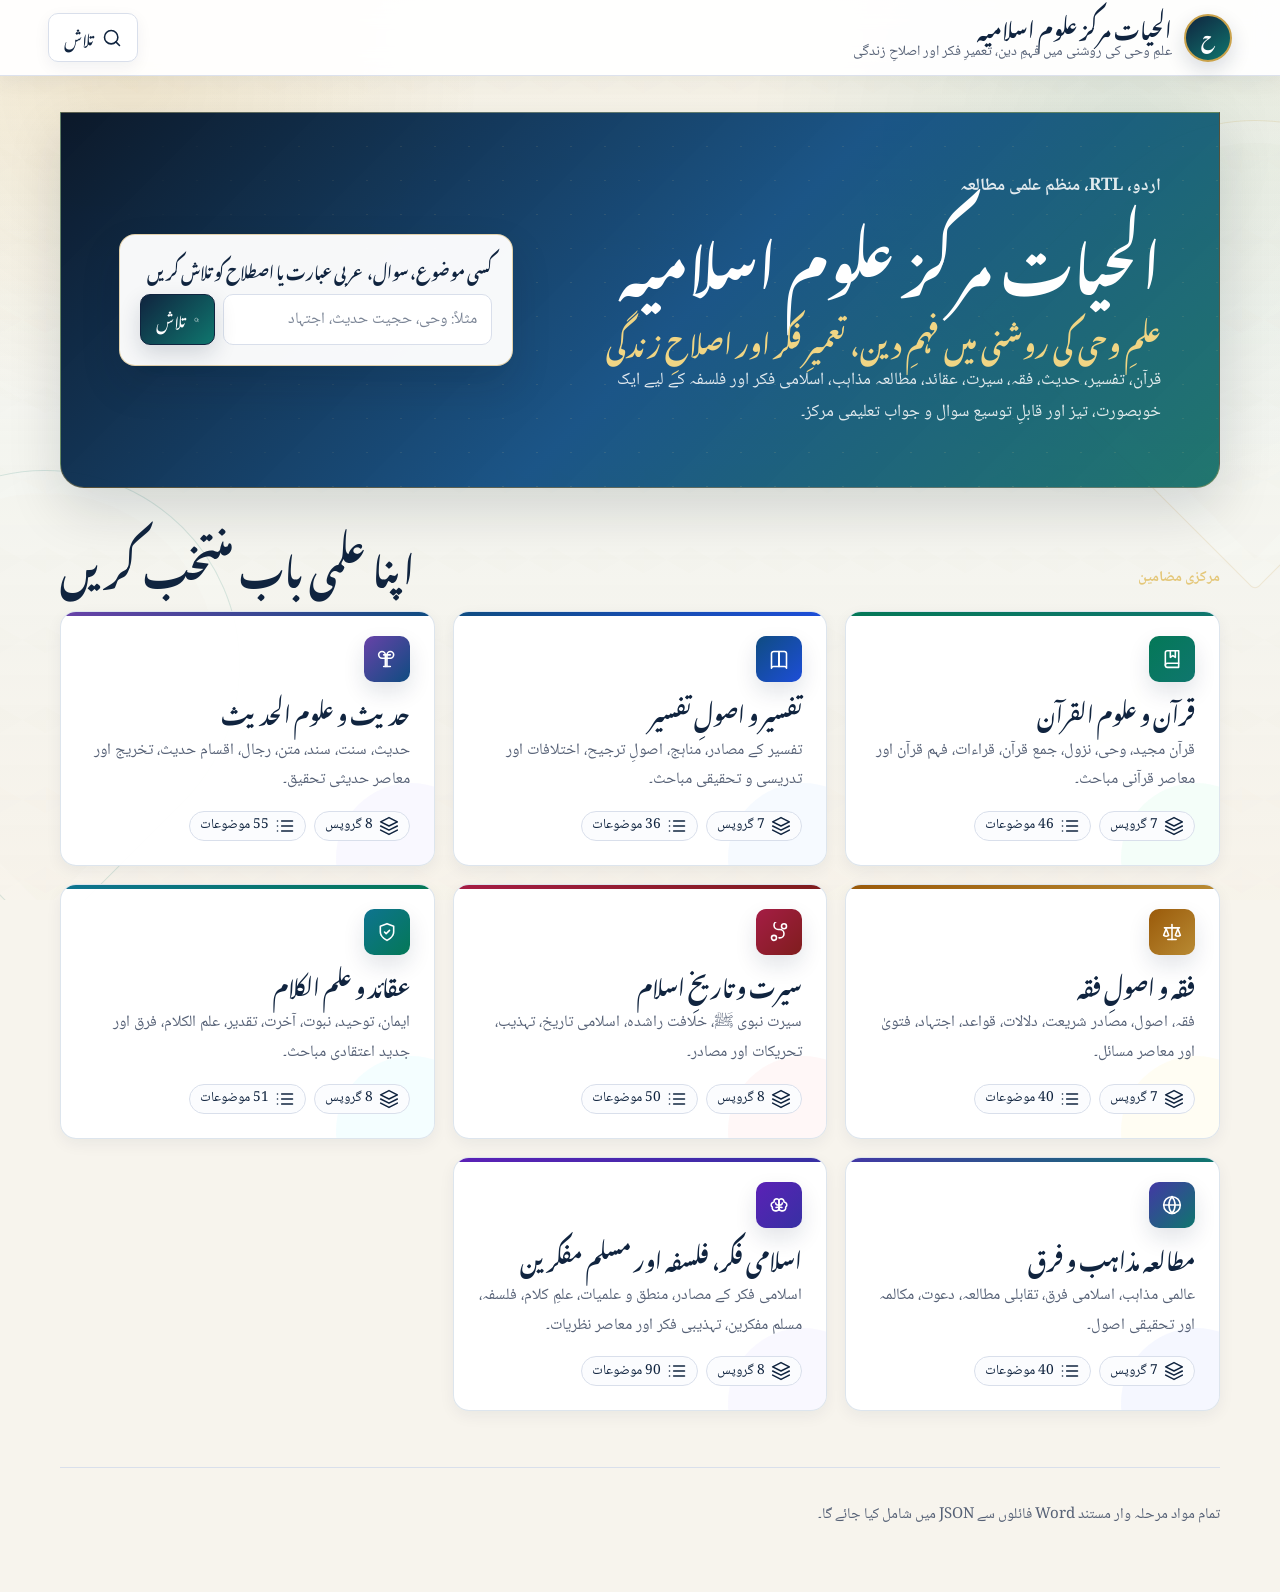
==== commit 159642c1: "Add files via upload" ====
--- a/index.html
+++ b/index.html
@@ -58,6 +58,6 @@
   <footer class="site-footer">
     <p>تمام مواد مرحلہ وار مستند Word فائلوں سے JSON میں شامل کیا جائے گا۔</p>
   </footer>
-  <script src="assets/js/app.js?v=islamic-thought-20260823"></script>
+  <script src="assets/js/app.js?v=islamic-thought-fix-20260823-2"></script>
 </body>
 </html>
